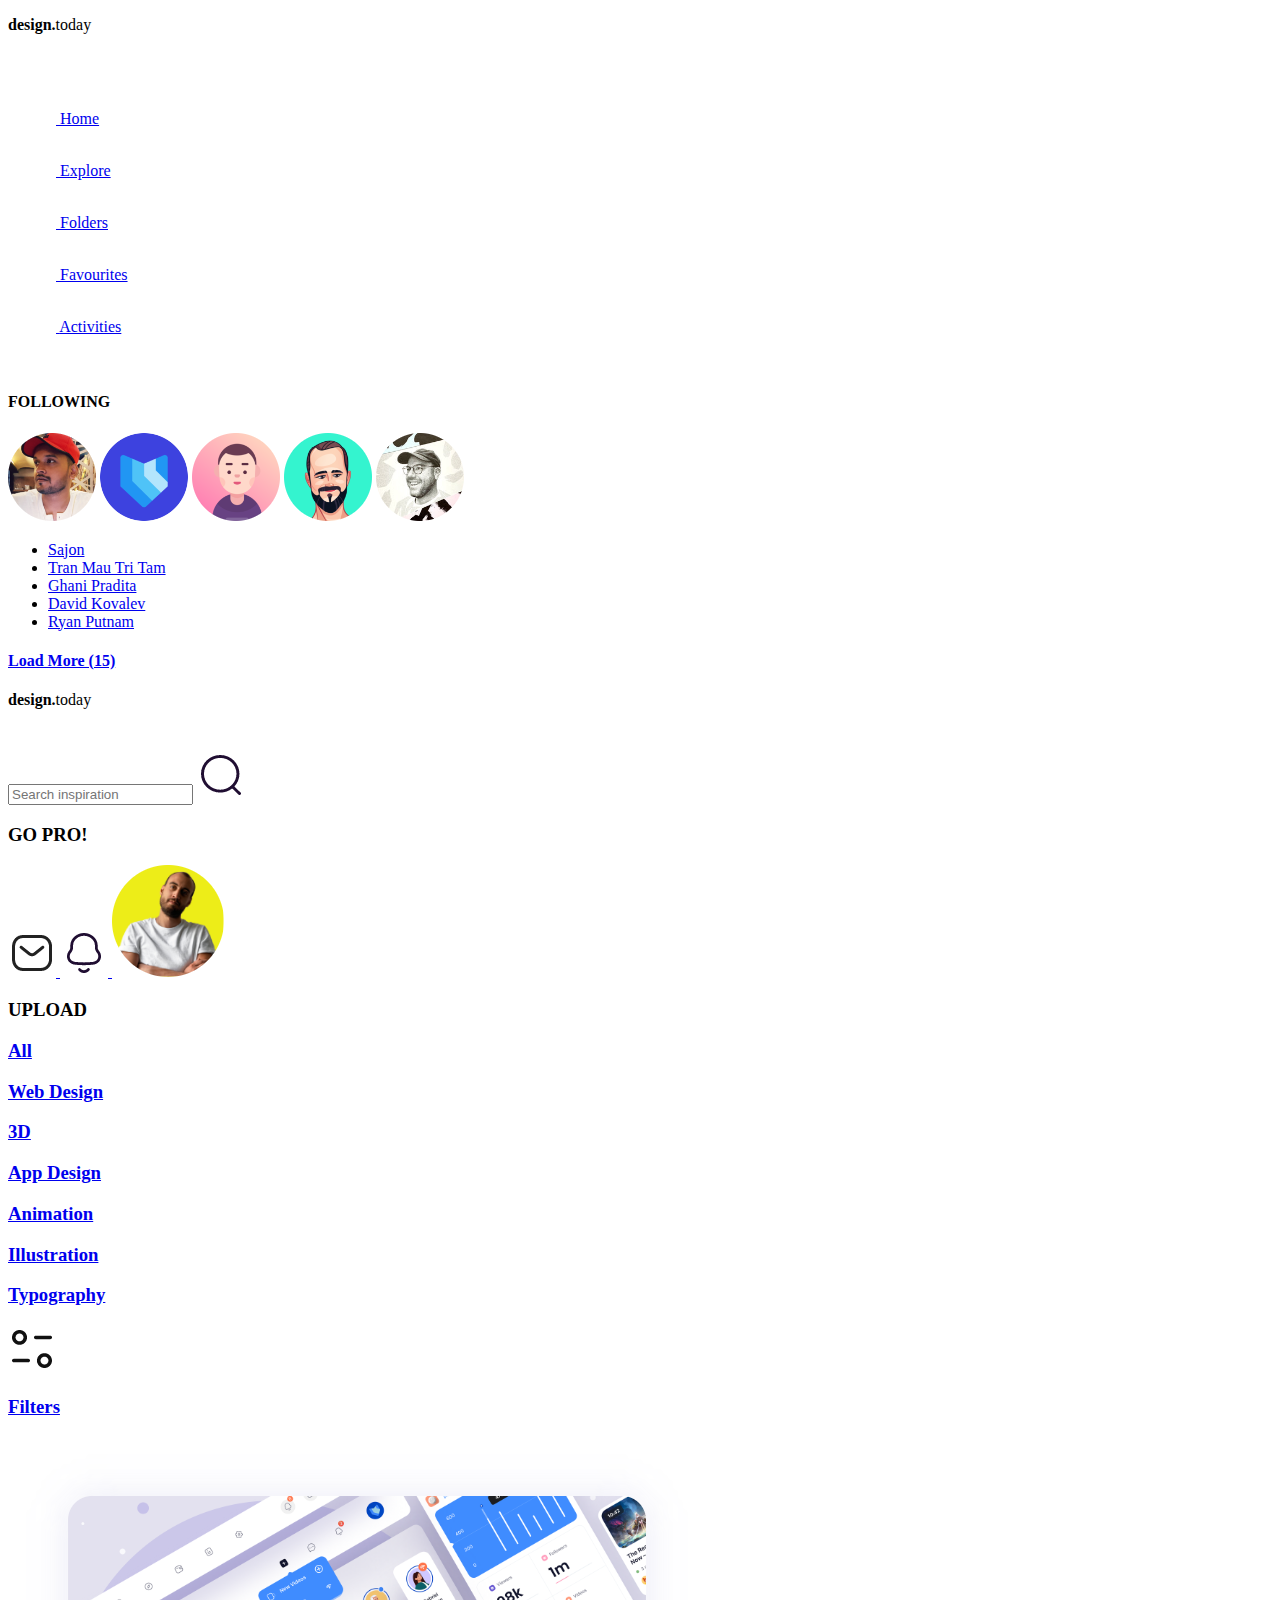
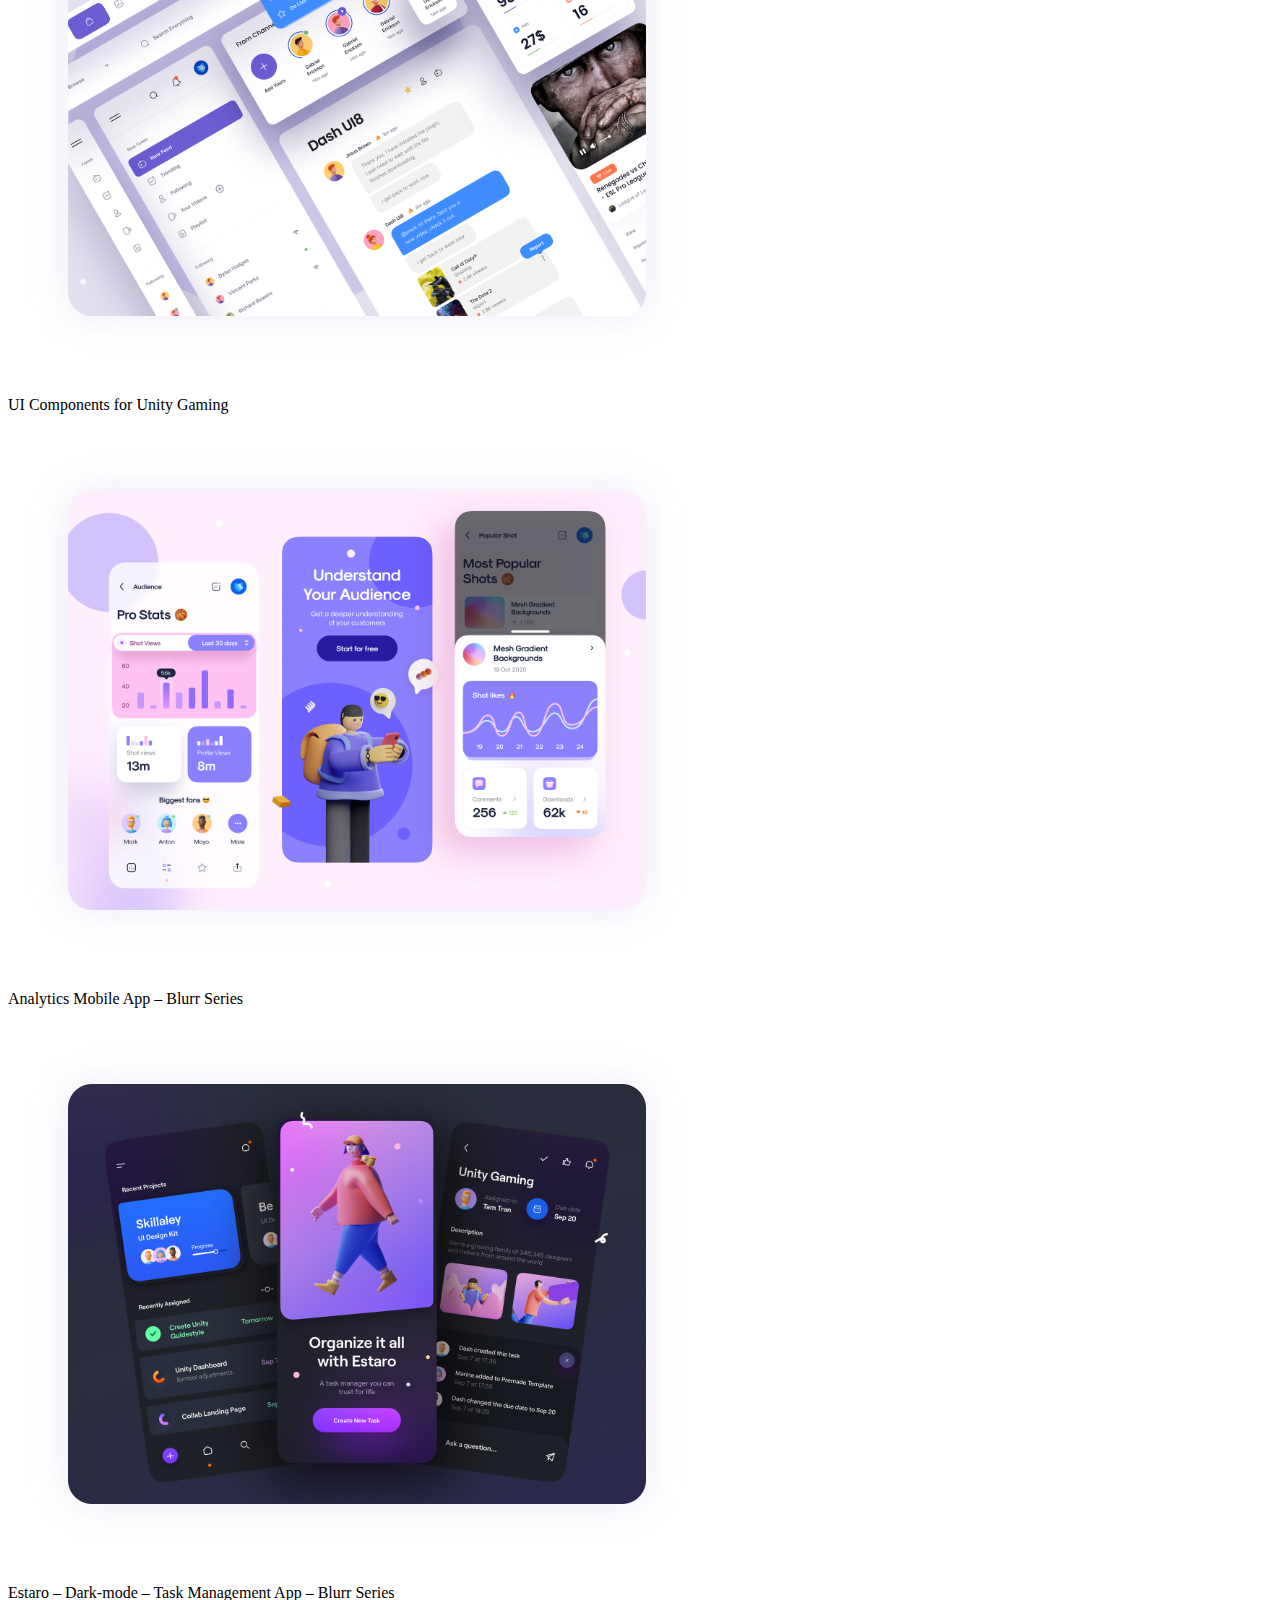
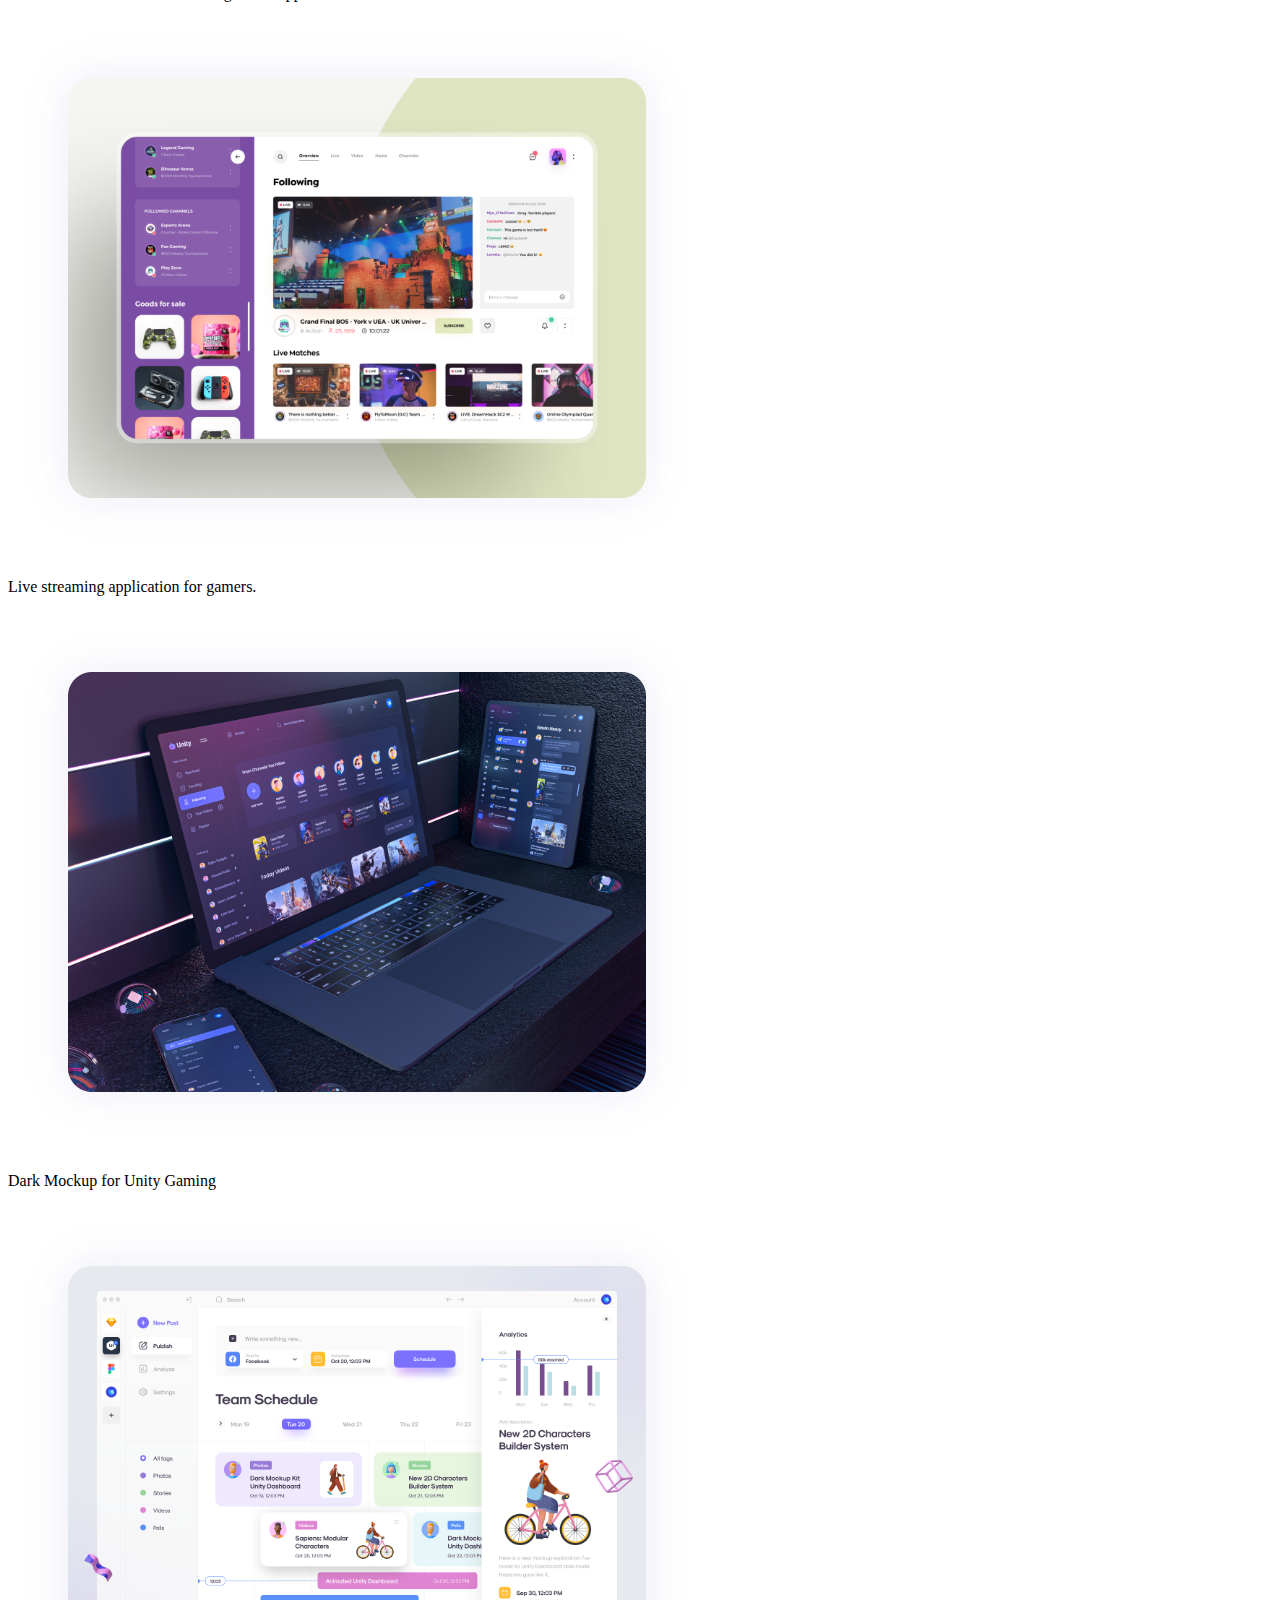
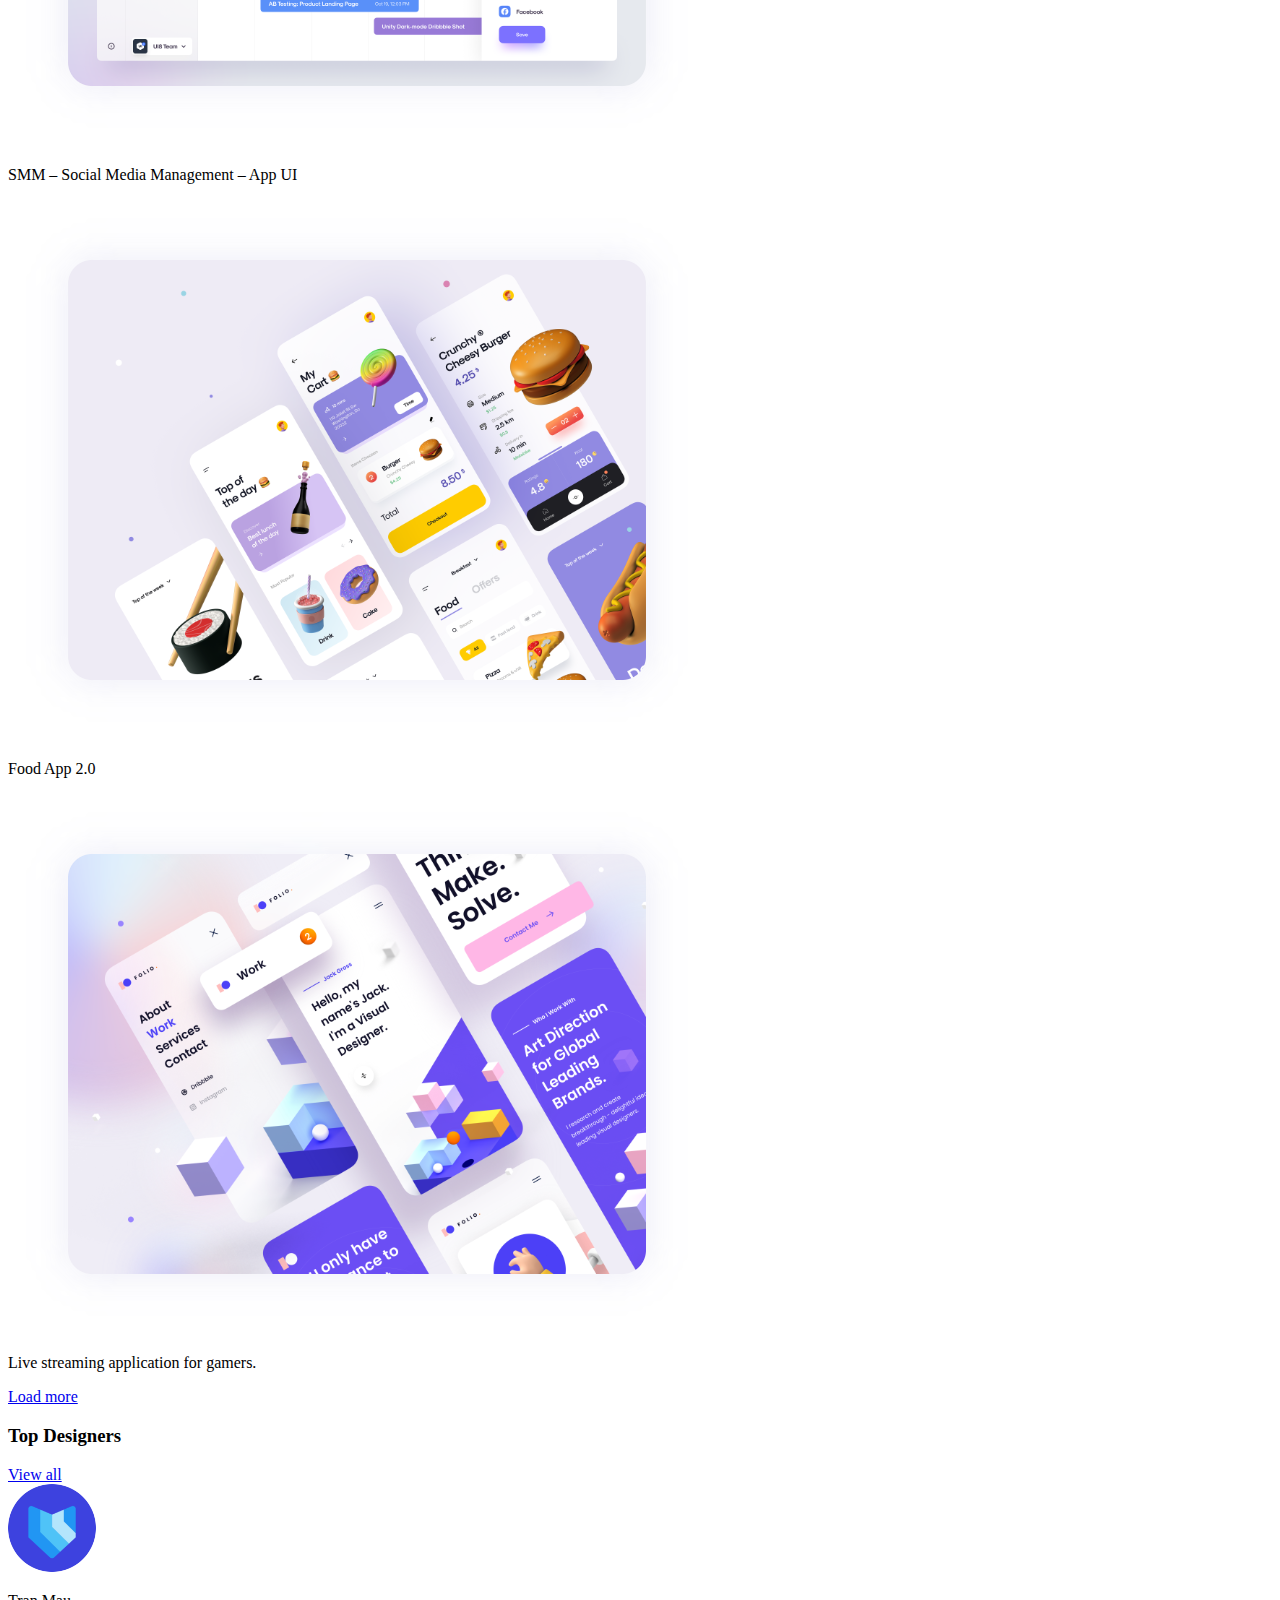
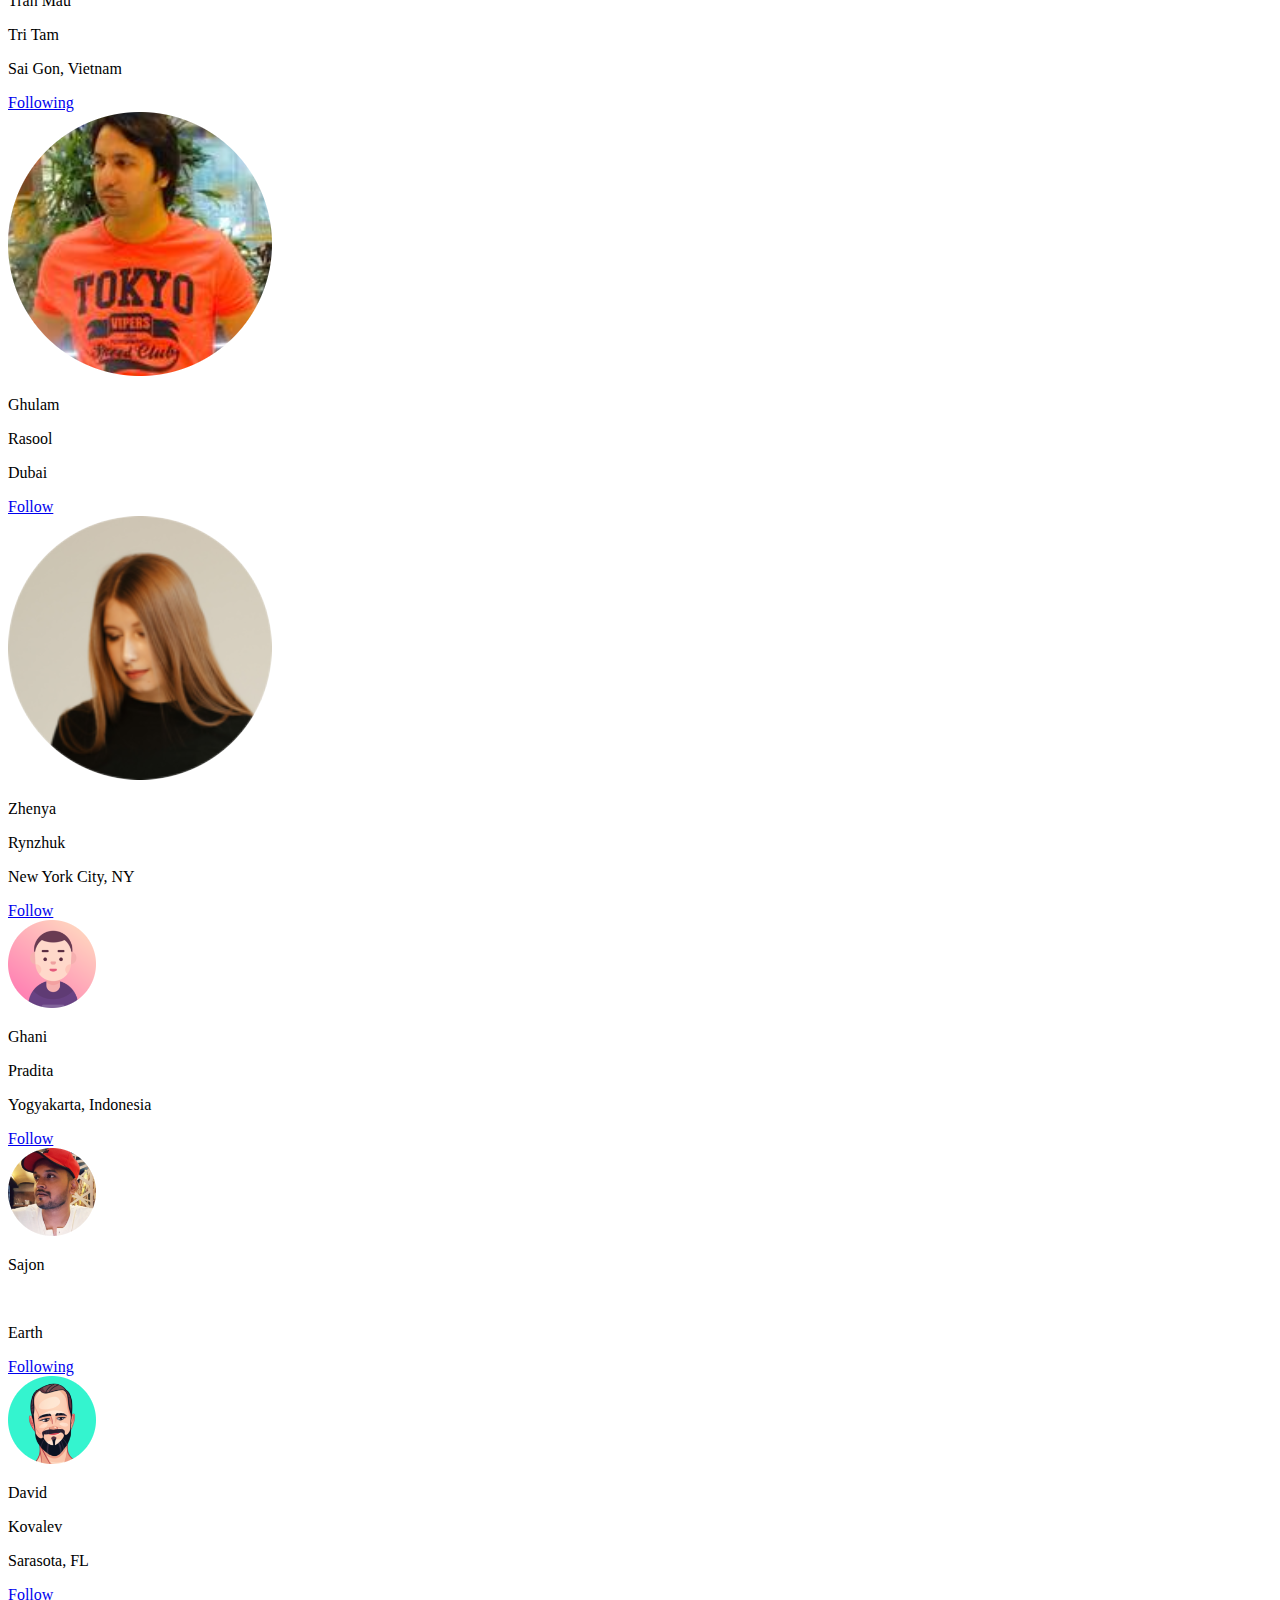
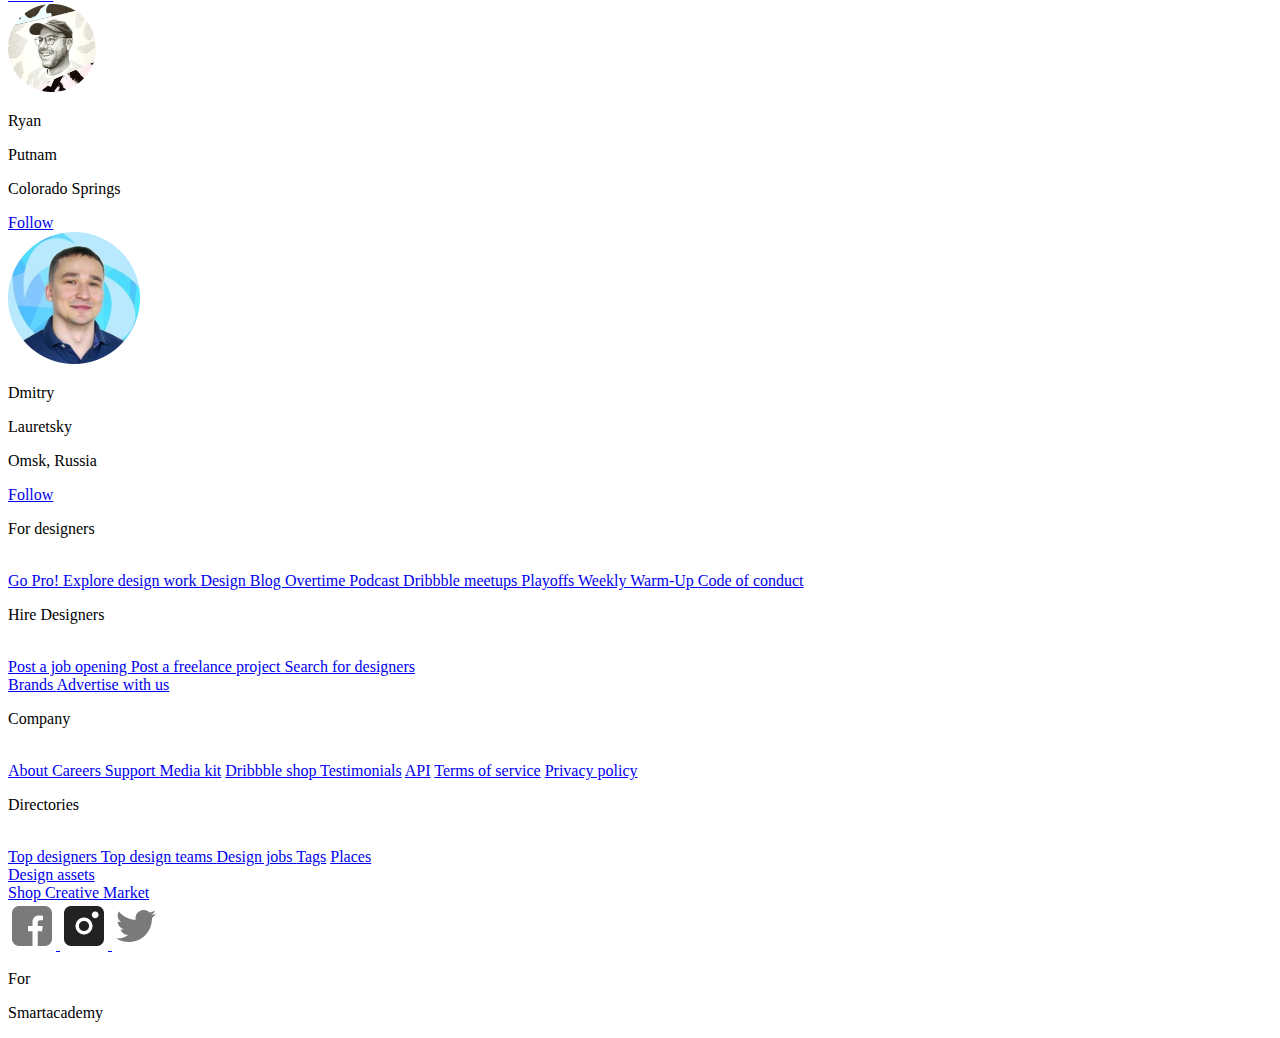
==== index.html @ 17fbef74 "add metatag" ====
<!DOCTYPE html>
<html lang="en">
  <head>
    <meta charset="UTF-8" />
    <meta http-equiv="X-UA-Compatible" content="IE=edge" />
    <meta name="viewport" content="width=device-width, initial-scale=1.0" />
    <meta name="description" content="Freelance Website">
    <meta name="keywords" content="web design, graphic design, freelancing">
    <meta name="author" content="Mariam Nebieridze">
    <meta property="og:title" content="Design.today" />
    <meta property="og:type" content="website" />
    <meta property="og:description" content="Find your design here " />
    <meta property="og:url" content="https://nebbieridzemariam.github.io/Exam/"/>
    <meta property="og:image" content="https://github.com/nebbieridzemariam/Exam/blob/main/styles/images/profile.png?fbclid=IwAR2SWMuH_reLRJWg7RvtLnJOYldi-_02MVU7CYLAkl1IK6TCy-GIEfQqVJE />
    <link rel="stylesheet" href="styles/main.css" />
    <link rel="stylesheet" href="styles/fonts.css">
    <title>Document</title>
  </head>
  <body>
    <section class="parent">
      <div class="navbar">
        <div class="flex logoline">
          <p class="logo"><strong> design.</strong>today</p>
          <a href="#">
            <img src="styles/images/burger.png" alt="image" class="burgerimage" />
          </a>
        </div>
        <div class="navigation flex">
            <div class="navpngs homebg flex">
                <a href="#" class="block"> 
                    <img src="styles/images/home.png" alt="image">
                </a>
                <a href="#" class="navtext block"> Home </a>
            </div>
            <div class="navpngs flex">
                <a href="#"> 
                    <img src="styles/images/explore.png" alt="image">
                </a>
                <a href="#" class="navtext"> Explore </a>
            </div>
            <div class="navpngs flex">
                <a href="#"> 
                    <img src="styles/images/folders.png" alt="image">
                </a>
                <a href="#" class="navtext"> Folders </a>
            </div>
            <div class="navpngs flex">
                <a href="#"> 
                    <img src="styles/images/favourites.png" alt="image">
                </a>
                <a href="#" class="navtext"> Favourites </a>
            </div>
            <div class="navpngs flex">
                <a href="#"> 
                    <img src="styles/images/activities.png" alt="image">
                </a>
                <a href="#" class="navtext"> Activities </a>
            </div>
        </div>
        <br>
        <br>
         <h4 class="follstart"> FOLLOWING</h4>
        <div class="following flex">
          <div class="follpngs flex">
            <a href="#"> <img src="styles/images/sajon.png" alt="image" /></a>
            <a href="#"><img src="styles/images/tran.png" alt="image" /></a>
            <a href="#"> <img src="styles/images/ghani.png" alt="image" /></a>
            <a href="#"><img src="styles/images/david.png" alt="image" /></a>
            <a href="#"><img src="styles/images/ryan.png" alt="image" /></a>
        </div>
            <div class="folltextparent">
              <ul class="folltext">
                <li class="followernames">
                  <a href="#"> Sajon </a>
                </li>
                <li class="followernames">
                  <a href="#"> Tran Mau Tri Tam </a>
                </li>
                <li class="followernames">
                  <a href="#"> Ghani Pradita </a>
                </li>
                <li class="followernames">
                  <a href="#"> David Kovalev </a>
                </li>
                <li class="followernames">
                  <a href="#"> Ryan Putnam </a>
                </li>
              </ul>
            </div>
            </div>
            <a href="#">
                <h4 class="loadmore"> Load More (15)</h4>
            </a>
          </div>

        </div>
      </div>
      <div class="header">
          <div class="flex logolinemob">
          <p class="logo"><strong> design.</strong>today</p>
          <a href="#">
            <img src="styles/images/burger.png" alt="image" class="burgerimage" />
          </a>
        </div>
          <section class="headeritem flex"> 
            <div class="search block">
              <input type="text" placeholder="Search inspiration" class="searchinput">
              <a href="#">
                  <img src="styles/images/search.png" alt="image" class="searchpng">
              </a>
            </div>
            <div class="leftside flex">
                <h3 class="gopro block"> GO PRO! </h3>
                <a href="#" class="block">
                    <img src="styles/images/message.png" alt="image" class="notifs">
                </a>
                <a href="#" class="block">
                    <img src="styles/images/notifications.png" alt="image" class="notifs">
                </a>
        
                <a href="innerpage.html" target="_blank" class="block" >
                    <img src="styles/images/profile.png" alt="image" class="profile">
                </a>
                <div class="uploaddiv flex">
                    <h3 class="upload"> UPLOAD </h3>
                </div>
            </div>
    </section>
      <div class="mainsection">
          <div class="filterbox flex">
              <div class="rightfilter flex">
                  <a href="#" class="allbox">
                      <h3 class="rightfiltertext all"> All </h3>
                  </a>
                  <a href="#">
                      <h3 class="rightfiltertext"> Web Design </h3>
                  </a>
                  <a href="#">
                      <h3 class="rightfiltertext"> 3D </h3>
                  </a>
                  <a href="#">
                      <h3 class="rightfiltertext"> App Design </h3>
                  </a>
                  <a href="#">
                      <h3 class="rightfiltertext"> Animation </h3>
                  </a>
                  <a href="#">
                      <h3 class="rightfiltertext"> Illustration</h3>
                  </a>
                  <a href="#">
                      <h3 class="rightfiltertext"> Typography </h3>
                  </a>
              </div>
              <div class="leftfilter flex"> 
                  <a href="#"> 
                      <img src="styles/images/filters.png" alt="image">
                  </a>
                  <a href="#">
                      <h3 class="filters"> Filters </h3>
                  </a>
              </div>
          </div>
          <div class="photobox flex">
              <div class="preview flex">
                  <img src="styles/images/1.png" alt="image" class="image1">
                  <p class="previewtext"> UI Components for Unity Gaming</p>   
              </div>
              <div class="preview flex">
                  <img src="styles/images/2.png" alt="image">
                  <p class="previewtext"> Analytics Mobile App – Blurr Series</p>
                
              </div>
              <div class="preview flex">
                  <img src="styles/images/3.png" alt="image">
                  <p class="previewtext"> Estaro – Dark-mode – Task Management App – Blurr Series</p>
                
              </div>
              <div class="preview flex">
                  <img src="styles/images/4.png" alt="image">
                  <p class="previewtext"> Live streaming application for gamers.</p>
                
              </div>
              <div class="preview flex">
                  <img src="styles/images/5.png" alt="image">
                  <p class="previewtext"> Dark Mockup for Unity Gaming</p>
                
              </div>
              <div class="preview flex">
                  <img src="styles/images/6.png" alt="image">
                  <p class="previewtext"> SMM – Social Media Management – App UI</p>
                
              </div>
              <div class="preview flex">
                  <img src="styles/images/7.png" alt="image">
                  <p class="previewtext"> Food App 2.0</p>
                
              </div>
              <div class="preview flex">
                  <img src="styles/images/8.png" alt="image">
                  <p class="previewtext"> Live streaming application for gamers. </p>
                
              </div>
          </div>
          <div class="butload flex">
          <a href="#">Load more</a>
      </div>
      <div class="fordesigners flex">
      <div class="topdesignershead flex">
                <h3> Top Designers</h3>
                <a href="#">View all</a>
        </div>
      <div class="topdesigners flex">
          <div class="designer flex">
              <img src="styles/images/tran.png" alt="image">
              <p class="designername"> Tran Mau</p>
              <p class="designername"> Tri Tam</p>
              <p class="location"> Sai Gon, Vietnam</p>
              <div class="followbar flex">
                  <a href="#" class="followsign"> Following</a>
              </div>
          </div>
          <div class="designer flex">
              <img src="styles/images/Ghulam.png" alt="image">
              <p class="designername"> Ghulam</p>
              <p class="designername"> Rasool</p>
              <p class="location"> Dubai</p>
              <div class="followbar1 flex">
                  <a href="#" class="followsign"> Follow</a>
              </div>
          </div>
          <div class="designer flex">
              <img src="styles/images/zhenya.png" alt="image">
              <p class="designername"> Zhenya</p>
              <p class="designername"> Rynzhuk</p>
              <p class="location"> New York City, NY</p>
              <div class="followbar1 flex">
                  <a href="#" class="followsign"> Follow</a>
              </div>
          </div>
          <div class="designer flex">
              <img src="styles/images/ghani.png" alt="image">
              <p class="designername"> Ghani</p>
              <p class="designername"> Pradita</p>
              <p class="location"> Yogyakarta, Indonesia</p>
              <div class="followbar1 flex">
                  <a href="#" class="followsign"> Follow</a>
              </div>
          </div>
          <div class="designer flex">
              <img src="styles/images/sajon.png" alt="image">
              <p class="designername"> Sajon</p>
              <br>
              <p class="location"> Earth</p>
              <div class="followbar flex">
                  <a href="#" class="followsign"> Following</a>
              </div>
          </div>
          <div class="designer flex">
              <img src="styles/images/david.png" alt="image">
              <p class="designername"> David</p>
              <p class="designername"> Kovalev</p>
              <p class="location"> Sarasota, FL</p>
              <div class="followbar1 flex">
                  <a href="#" class="followsign"> Follow</a>
              </div>
          </div>
          <div class="designer flex">
              <img src="styles/images/ryan.png" alt="image">
              <p class="designername"> Ryan </p>
              <p class="designername"> Putnam</p>
              <p class="location"> Colorado Springs</p>
              <div class="followbar1 flex">
                  <a href="#" class="followsign"> Follow</a>
              </div>
          </div>
          <div class="designer flex">
              <img src="styles/images/dmitry.png" alt="image">
              <p class="designername"> Dmitry</p>
              <p class="designername"> Lauretsky </p>
              <p class="location"> Omsk, Russia</p>
              <div class="followbar1 flex">
                  <a href="#" class="followsign"> Follow</a>
              </div>
          </div>
      </div>
      </div>
       <div class="footer flex">
          <div class="footeritems flex">
              <div class="designersfooter flex">
                  <p> For designers</p>
                  <br>
                  <a href="#"> Go Pro! </a>
                  <a href="#"> Explore design work </a>
                  <a href="#"> Design Blog </a>
                  <a href="#"> Overtime Podcast </a>
                  <a href="#"> Dribbble meetups </a>
                  <a href="#"> Playoffs </a>
                  <a href="#"> Weekly Warm-Up </a>
                  <a href="#"> Code of conduct </a>
              </div>
              <div class="designersfooter flex">
                  <p> Hire Designers</p>
                  <br>
                  <a href="#"> Post a job opening </a>
                  <a href="#"> Post a freelance project </a>
                  <a href="#"> Search for designers </a>
                  <br>
                  <a href="#"> Brands </a>
                  <a href="#"> Advertise with us </a>
              </div>
              <div class="designersfooter flex">
                  <p> Company </p>
                  <br>
                  <a href="#"> About </a>
                  <a href="#"> Careers </a>
                  <a href="#"> Support </a>
                  <a href="#"> Media kit</a>
                  <a href="#"> Dribbble shop </a>
                  <a href="#">Testimonials</a>
                  <a href="#"> API</a>
                  <a href="#">Terms of service</a>
                  <a href="#">Privacy policy</a>
              </div>
              <div class="designersfooter flex">
                  <p> Directories </p>
                  <br>
                  <a href="#"> Top designers </a>
                  <a href="#"> Top design teams </a>
                  <a href="#"> Design jobs </a>
                  <a href="#"> Tags</a>
                  <a href="#"> Places </a>
                  <br>
                  <a href="#"> Design assets</a>
                  <br>
                  <a href="#">Shop Creative Market</a>
              </div>
          </div>
      </div>
       <div class="footerbelow flex">
              <div class="social flex">
                 <a href="#"> 
                  <img src="styles/images/fb.png" alt="image">
                </a>
                <a href="#"> 
                  <img src="styles/images/ig.png" alt="image">
                </a>
                <a href="#"> 
                  <img src="styles/images/tw.png" alt="image">
                </a>
              </div>
              <div class="rightpart flex">
                <p class="for"> For </p>
                <p class="smartacademy"> Smartacademy</p>
              </div>
      </div>  
  </body>
</html>
---- styles/main.css ----
* {
  margin: 0;
  padding: 0;
  box-sizing: border-box;
}
a {
  text-decoration: none;
}
.parent {
  max-width: 1920px;
  width: 100%;
  height: 1080px;
  display: grid;
  grid-template-columns: 319px auto;
  grid-template-rows: 100px auto;
  grid-template-areas:
    " nav header"
    " nav section";
}
.navbar {
  background-color: #222222;
  grid-area: nav;
}
.footer {
  grid-area: footer;
  height: 500px;
}

.header {
  background-color: white;
  grid-area: header;
}
.mainsection {
  background-color: white;
  height: 1400px;
  grid-area: section;
}
.burgerimage {
  width: 26px;
  height: 11px;
}
.logo {
  font-size: 24px;
  color: white;
  font-family: "AvenirBook";
}
/* .logo1 {
  font-size: 24px;
  color: white;
  font-family: "AvenirBook";
} */
.flex {
  display: flex;
}
.logoline {
  justify-content: space-between;
  margin: 42px 30px;
  align-items: center;
}

.navigation {
  flex-direction: column;
  margin: 25px;
  justify-content: space-evenly;
  height: 300px;
}
.navpngs img {
  width: 24px;
  height: 24px;
}
.navpngs:hover {
  width: 259px;
  height: 50px;
  background-color: #ff2288;
  border-radius: 12px;
}
.navpngs a {
  padding-left: 20px;
}

.navpngs {
  align-items: center;
  transition: 0.3s;
}
.navtext {
  font-size: 16px;
  color: white;
  text-decoration: none;
  font-family: "AvenirBook";
}
.follpngs img {
  width: 44px;
  height: 44px;
  display: block;
  margin-bottom: 20px;
}
.follpngs {
  flex-direction: column;
  margin: 42px 30px;
}
.followernames a {
  color: white;
  list-style-type: none;
  font-size: 16px;
  text-decoration: none;
}
.followernames {
  display: block;
  margin-bottom: 45px;
  font-size: 12px;
  color: #fff;
  font-family: "AvenirBook";
}

.folltext {
  flex-direction: column;
}
.folltextparent {
  margin-top: 55px;
}
.follstart {
  color: white;
  font-size: 12px;
  margin-left: 30px;
  font-family: "AvenirBlack";
}
.loadmore {
  color: white;
  font-size: 14px;
  margin-left: 30px;
  margin-top: -35px;
  font-family: "AvenirBlack";
}
.searchinput {
  width: 446px;
  height: 56px;
  background-color: #f8f8f8;
  border-radius: 12px;
  border: none;
  position: relative;
  margin-bottom: 20px;
}
.gopro {
  color: #ff2288;
  font-size: 14px;
}
.notifs {
  width: 24px;
  height: 24px;
}
.leftside {
  align-items: center;
  width: 400px;
  justify-content: space-around;
}
.profile {
  width: 56px;
  height: 56px;
}
.upload {
  color: #fff;
  font-size: 14px;
  font-family: "AvenirBlack";
}
.uploaddiv {
  background-color: #ff2288;
  border-radius: 12px;
  width: 129px;
  height: 56px;
  align-items: center;
  padding-left: 35px;
}

.headeritem {
  justify-content: space-between;
  margin: 20px 30px;
  border-bottom: 1px solid #f8f8f8;
}
.block {
  display: block;
}
.searchpng {
  width: 24px;
  height: 24px;
  position: absolute;
  margin-left: -50px;
  margin-top: 15px;
}
::placeholder {
  padding-left: 15px;
}
.rightfiltertext {
  color: #222222;
  font-size: 16px;
  font-family: "AvenirBook";
}
.rightfilter a {
  text-decoration: none;
  display: block;
}
.rightfilter h3 {
  display: block;
  padding-top: 15px;
}
.rightfilter {
  justify-content: space-between;
  width: 550px;
  margin: 50px;
}

.all {
  background-color: #f2f2f2;
  border-radius: 12px;
  height: 56px;
  width: 56px;
  text-align: center;
}

.filters {
  font-size: 16px;
  color: #222222;
  font-family: "AvenirBook";
}
.leftfilter img {
  width: 24px;
  height: 24px;
  display: block;
}

.leftfilter {
  height: 56px;
  width: 132px;
  border-radius: 12px;
  border: 1px solid #d8d8d8;
  justify-content: space-evenly;
  padding-top: 15px;
}
.filterbox {
  justify-content: space-between;
  align-items: center;
  margin: 0 60px;
}
.preview {
  height: 200px;
  width: 200px;
  flex-direction: column;
}
.preview img {
  height: 190px;
  object-fit: cover;
}

.photobox {
  flex-wrap: wrap;
  margin: 0 110px;
  column-gap: 20px;
  row-gap: 30px;
}
.previewtext {
  font-size: 12px;
  font-family: "AvenirBook";
}
.butload {
  width: 200px;
  height: 56px;
  justify-content: center;
  padding-top: 20px;
  background-color: #f2f2f2;
  border-radius: 12px;
  margin: 70px auto;
}
.butload a {
  font-size: 16px;
  font-family: "AvenirBook";
  color: #222222;
}
.topdesigners {
  justify-content: space-evenly;
  align-items: center;
  padding: 0 125px;
}

.followbar {
  width: 90px;
  height: 42px;
  background-color: #f2f2f2;
  border-radius: 12px;
  justify-content: center;
  padding-top: 12px;
}
.followbar1 {
  width: 90px;
  height: 42px;
  border: 1px solid #d8d8d8;
  border-radius: 12px;
  justify-content: center;
  padding-top: 12px;
}
.followsign {
  color: #222222;
  font-size: 14px;
  font-family: "AvenirBook";
}
.designer img {
  width: 80px;
  height: 80px;
}
.designername {
  font-size: 16px;
  color: #222222;
  font-family: "AvenirBook";
}
.designer {
  flex-direction: column;
  align-items: center;
  row-gap: 5px;
}
.location {
  font-size: 12px;
  color: #222222;
  opacity: 0.6;
  font-family: "AvenirBook";
}
.topdesignershead h3 {
  font-family: "AvenirRoman";
  font-size: 30px;
  color: #222222;
}
.topdesignershead a {
  color: #222222;
  opacity: 0.3;
  font-size: 10px;
  font-family: "AvenirRoman";
}
.topdesignershead {
  justify-content: space-between;
  padding: 50px 150px;
  align-items: center;
}
.fordesigners {
  flex-direction: column;
  height: 400px;
  background-color: #fafafa;
}
.designersfooter {
  flex-direction: column;
  justify-content: space-evenly;
}
.footeritems a {
  color: #222222;
  font-family: "AvenirBook";
}
.footeritems p {
  color: #222222;
  font-family: "AvenirBook";
}
.footeritems {
  justify-content: space-evenly;
  width: 800px;
  margin: 0 100px;
}
.footerbelow {
  width: 900px;
  justify-content: space-between;
  border-top: 1px solid #d8d8d8;
  padding-top: 15px;
}
.social {
  justify-content: flex-start;
}
.social img {
  width: 24px;
  height: 24px;
}
.rightpart {
  width: 130px;
  justify-content: space-between;
}
.for {
  font-family: "AvenirBook";
  font-size: 14px;
}
.smartacademy {
  font-family: "AvenirBlack";
  font-size: 15px;
}

.logolinemob {
  display: none;
  justify-content: space-between;
  align-items: center;
  max-width: 414px;
  background-color: #222222;
}

@media (max-width: 1024px) {
  .parent {
    max-width: 1024px;
    width: 100%;
    height: 1080px;
    display: grid;
    grid-template-columns: 300px auto;
    grid-template-rows: 100px auto;
    grid-template-areas:
      " nav header"
      " nav section"
      " footer footer";
  }
  .searchinput {
    width: 200px;
    height: 56px;
    background-color: #f8f8f8;
    border-radius: 12px;
    border: none;
    position: relative;
    margin-bottom: 20px;
  }
  .leftside {
    align-items: center;
    width: 200px;
    justify-content: space-between;
  }
  .notifs {
    width: 16px;
    height: 16px;
  }
  .profile {
    width: 30px;
    height: 30px;
  }
  .upload {
    color: #fff;
    font-size: 14px;
    font-family: "AvenirBlack";
  }
  .uploaddiv {
    background-color: #ff2288;
    border-radius: 12px;
    width: 70px;
    height: 56px;
    align-items: center;
    padding-left: 35px;
  }
  .headeritem {
    width: 650px;
  }
  .mainsection {
    width: 650px;
    margin-bottom: 200px;
  }
  .rightfilter {
    justify-content: space-between;

    margin: 20px;
  }
  .filterbox {
    margin: 0 auto;
  }
  .rightfiltertext {
    font-size: 12px;
  }
  .upload {
    font-size: 12px;
    margin-left: -30px;
  }
  .uploaddiv {
    width: 70px;
    height: 50px;
  }
  .gopro {
    font-size: 10px;
  }
  .footeritems {
    justify-content: space-evenly;
    width: 650px;
    margin: 0 50px;
    margin-right: 100px;
  }
  .footerbelow {
    width: 650px;
    justify-content: space-between;
    border-top: 1px solid #d8d8d8;
    padding-top: 15px;
  }
  .fordesigners {
    margin: auto auto;
    width: 800px;
    margin-left: -180px;
  }
  .footer {
    margin-left: -180px;
  }
  .footerbelow {
    margin-left: -180px;
  }
}
@media (max-width: 414px) {
  .parent {
    max-width: 414px;
    width: 100%;
    height: 1080px;
    display: grid;
    grid-template-columns: auto;
    grid-template-rows: auto;
    grid-template-areas:
      "  header"
      " section";
  }
  .navbar {
    display: none;
  }
  .mainsection {
    max-width: 414px;
    width: 100%;
  }
  .headeritem {
    max-width: 414px;
    width: 100%;
    margin-left: 0;
    margin-right: 0;
  }
  .fordesigners {
    display: none;
  }
  .footer {
    justify-content: space-evenly;
    max-width: 414px;
    width: 100%;
    margin-left: 0;
    margin-right: 0;
    height: 150px;
  }
  .footer p {
    font-size: 8px;
  }
  .designersfooter a {
    font-size: 8px;
  }

  .designersfooter {
    padding-left: 20px;
  }

  .footeritems {
    margin-left: 0;
    margin-right: 0;
  }
  .filterbox {
    flex-wrap: wrap;
  }
  .rightfilter {
    flex-wrap: wrap;
  }

  .footerbelow {
    max-width: 414px;
    width: 100%;
    margin-left: 0;
    justify-content: space-around;
  }

  .leftfilter {
    display: none;
  }

  .search {
    max-width: 100px;
    height: 50px;
  }

  .searchinput {
    max-width: 100px;
    height: 50px;
  }

  .leftside {
    width: 314px;
  }

  .uploaddiv {
    max-width: 60px;
    padding-left: 0;
  }
  .upload {
    margin-left: 4px;
  }

  .logolinemob {
    display: block;
    text-align: center;
  }
  .searchpng {
    display: none;
  }
  ::placeholder {
    font-size: 10px;
  }
}
---- styles/fonts.css ----
@font-face {
  font-family: "AvenirBlack";
  src: url("fonts/AvenirLTStd-Black.woff2") format("woff2"),
    url("fonts/AvenirLTStd-Black.woff") format("woff"),
    url("fonts/AvenirLTStd-Black.ttf") format("ttf");
  font-weight: 900;
  font-style: normal;
  font-display: swap;
}

@font-face {
  font-family: "AvenirBook";
  src: url("fonts/AvenirLTStd-Book.woff2") format("woff2"),
    url("fonts/AvenirLTStd-Book.woff") format("woff"),
    url("fonts/AvenirLTStd-Book.ttf") format("ttf");
  font-weight: normal;
  font-style: normal;
  font-display: swap;
}

@font-face {
  font-family: "AvenirRoman";
  src: url("fonts/AvenirLTStd-Roman.woff2") format("woff2"),
    url("fonts/AvenirLTStd-Roman.woff") format("woff"),
    url("fonts/AvenirLTStd-Roman.ttf") format("ttf");
  font-weight: normal;
  font-style: normal;
  font-display: swap;
}
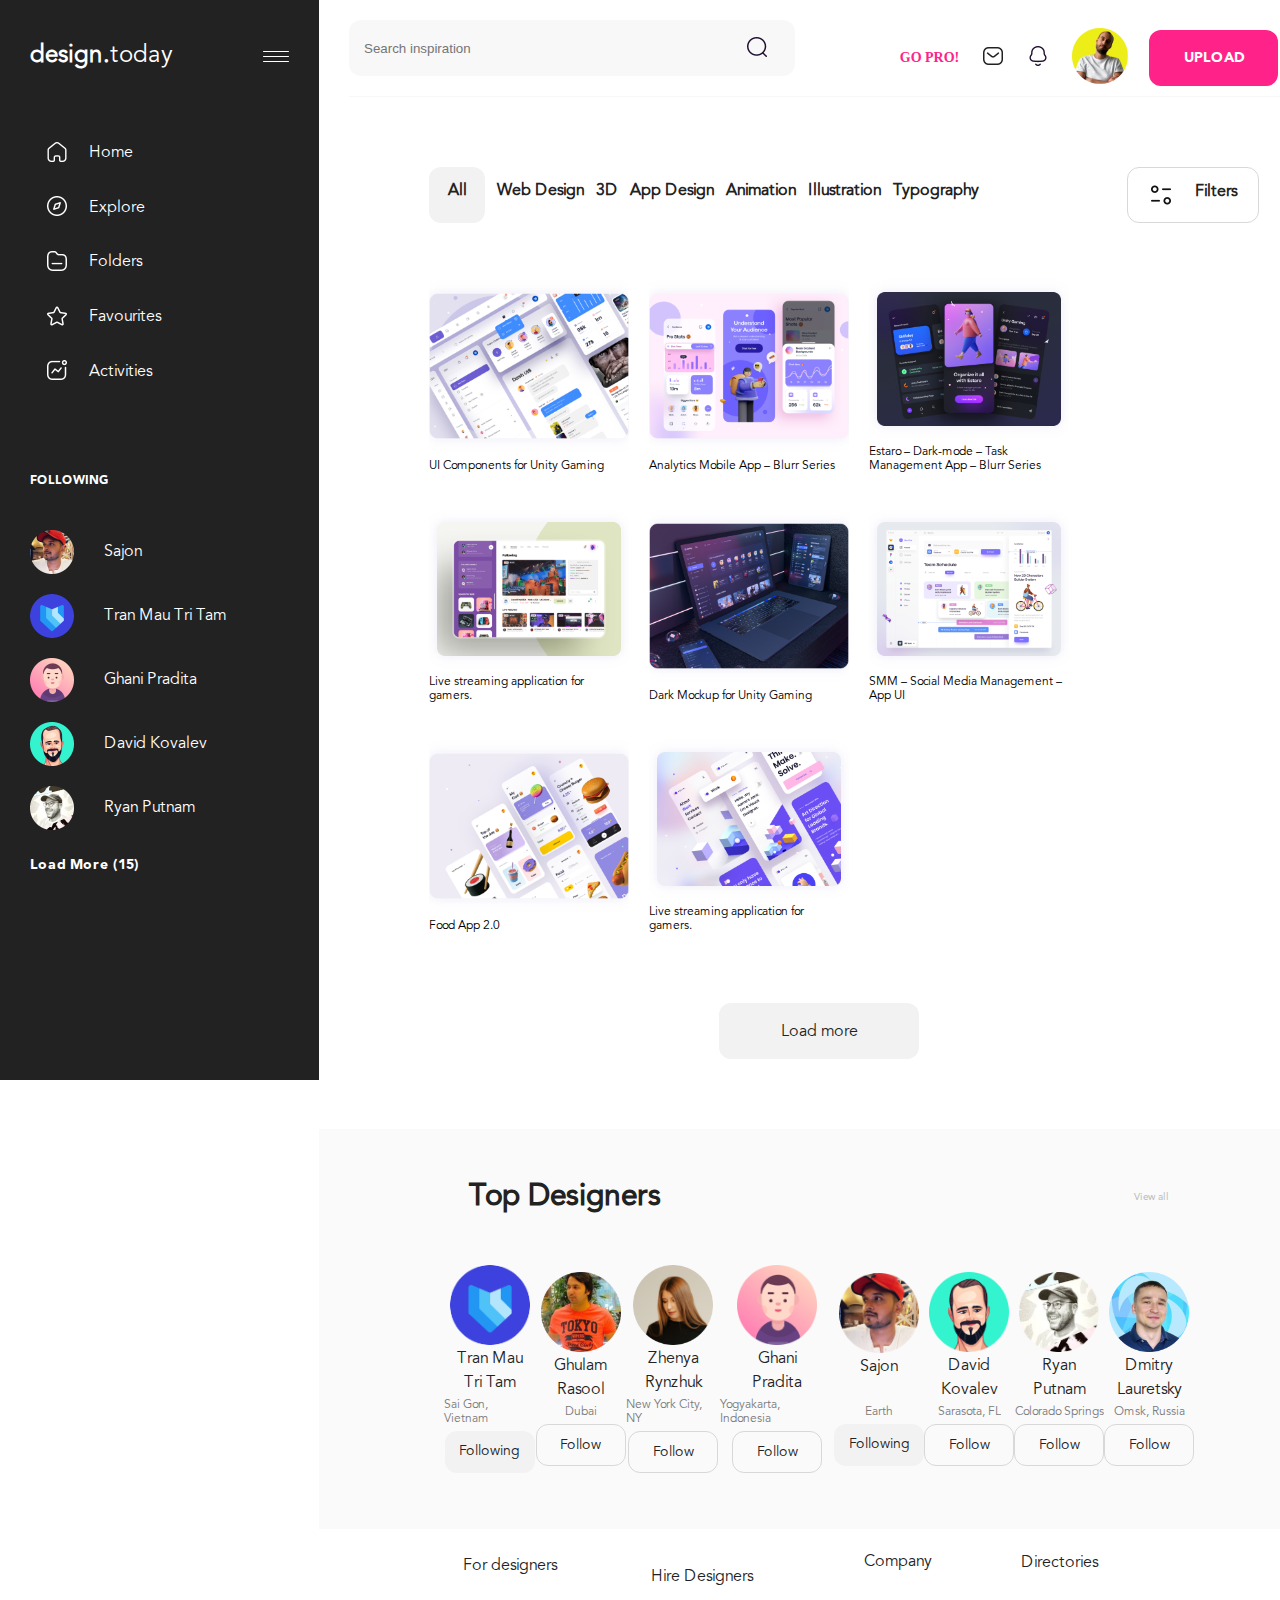
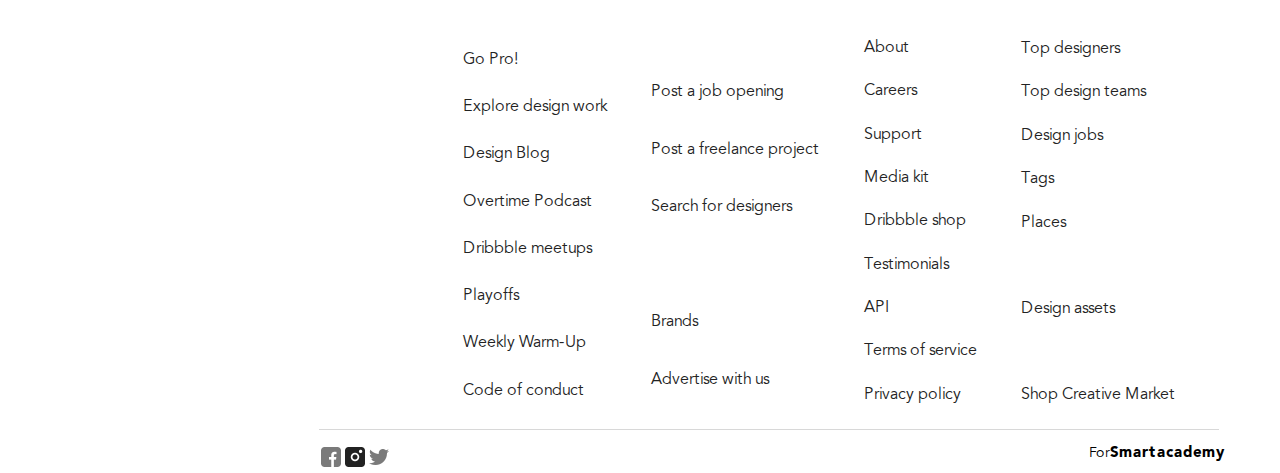
==== commit b5e35e19: "add meta tag" ====
--- a/index.html
+++ b/index.html
@@ -11,7 +11,7 @@
     <meta property="og:type" content="website" />
     <meta property="og:description" content="Find your design here " />
     <meta property="og:url" content="https://nebbieridzemariam.github.io/Exam/"/>
-    <meta property="og:image" content="https://github.com/nebbieridzemariam/Exam/blob/main/styles/images/profile.png?fbclid=IwAR2SWMuH_reLRJWg7RvtLnJOYldi-_02MVU7CYLAkl1IK6TCy-GIEfQqVJE />
+    <meta property="og:image" content="https://github.com/nebbieridzemariam/Exam/blob/main/styles/images/profile.png?raw=true/" />
     <link rel="stylesheet" href="styles/main.css" />
     <link rel="stylesheet" href="styles/fonts.css">
     <title>Document</title>
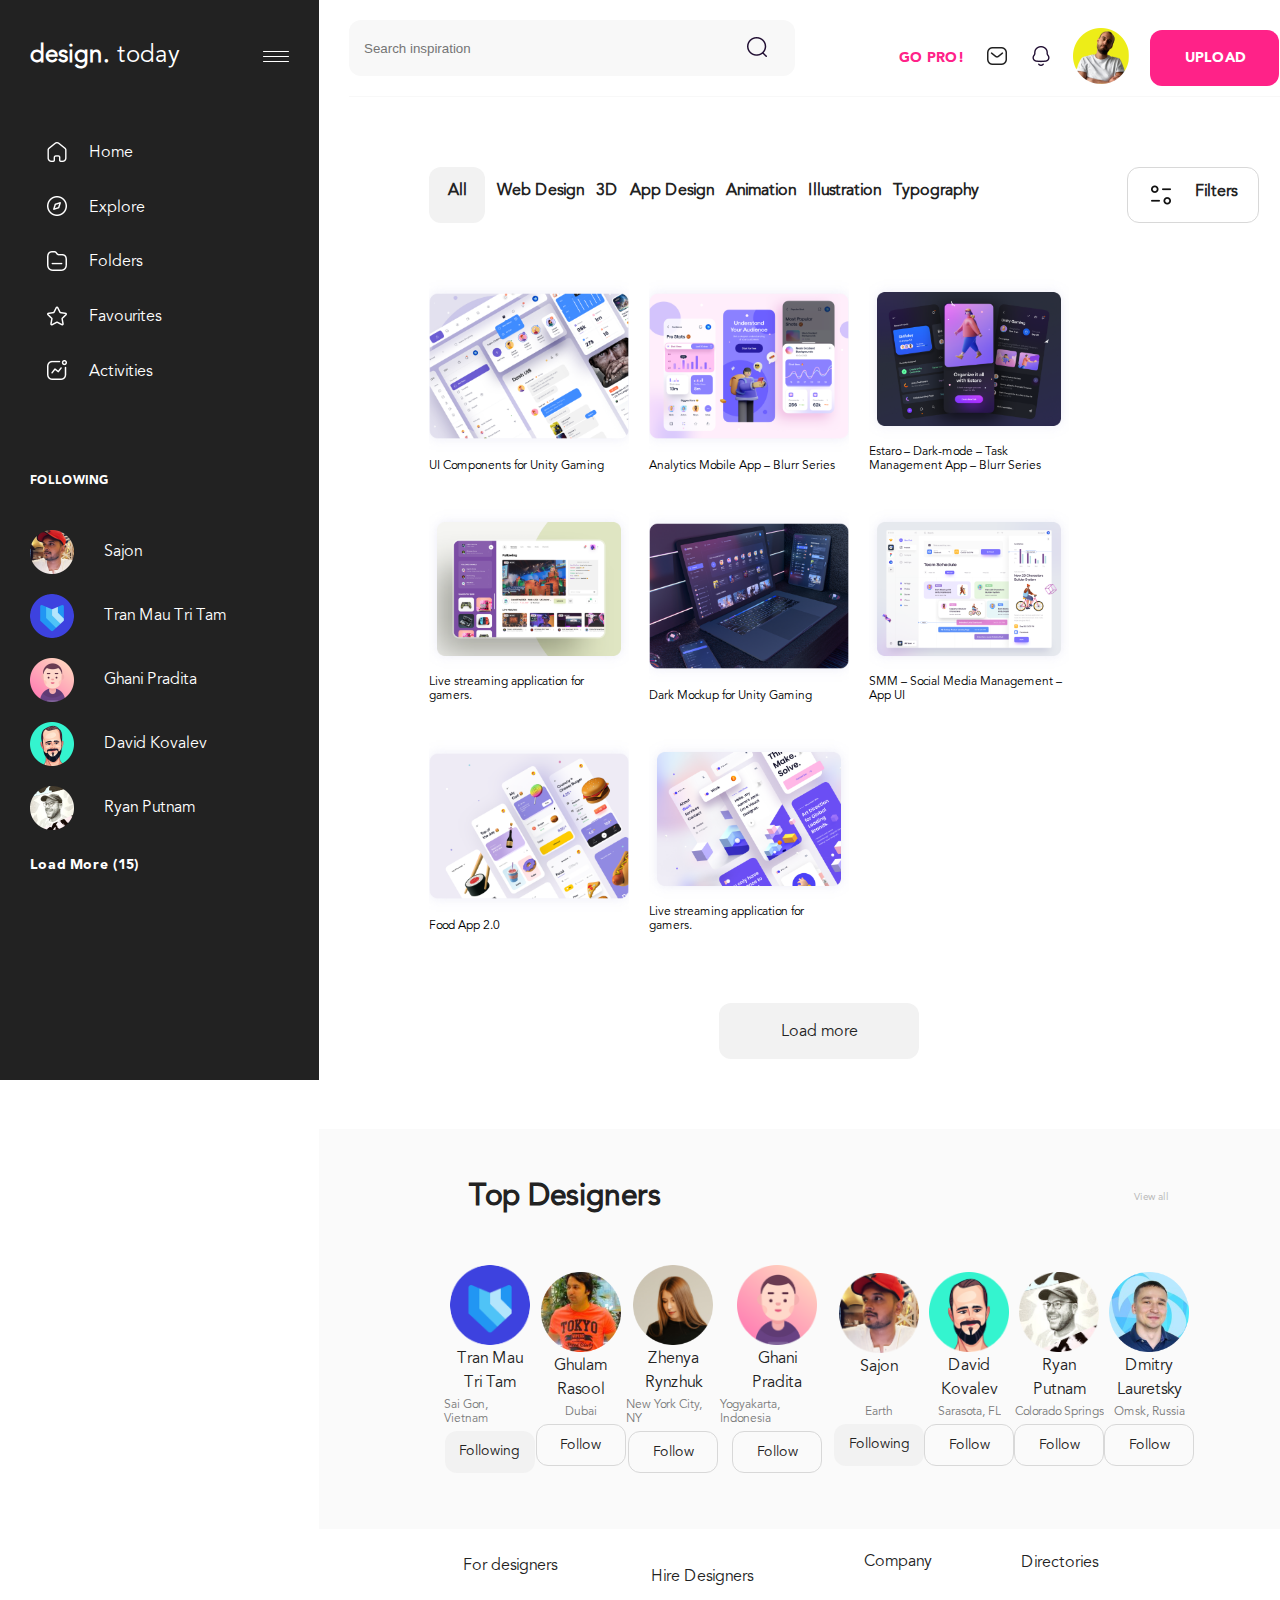
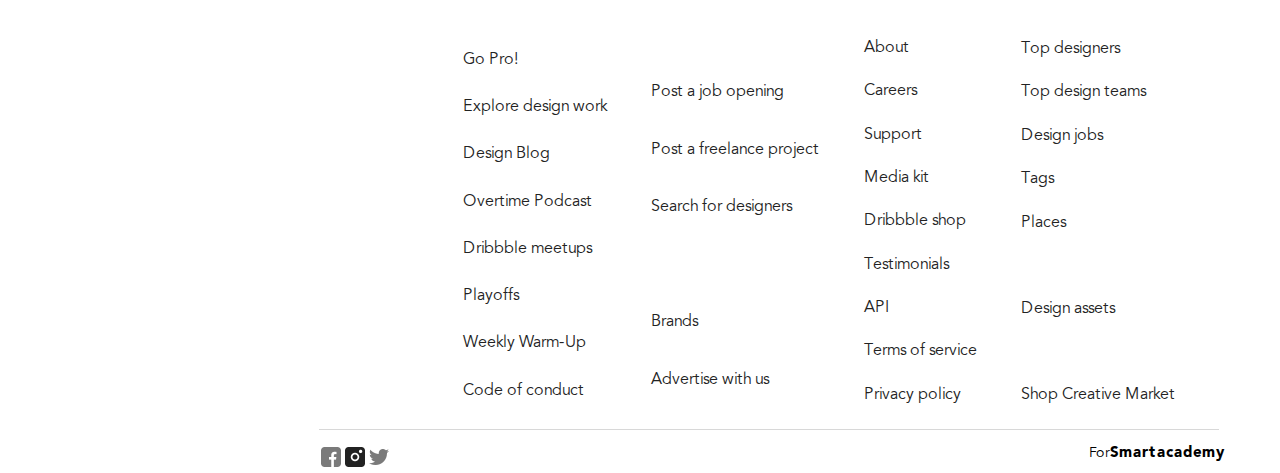
==== commit c727aa39: "add responsive" ====
--- a/index.html
+++ b/index.html
@@ -11,7 +11,7 @@
     <meta property="og:type" content="website" />
     <meta property="og:description" content="Find your design here " />
     <meta property="og:url" content="https://nebbieridzemariam.github.io/Exam/"/>
-    <meta property="og:image" content="https://github.com/nebbieridzemariam/Exam/blob/main/styles/images/profile.png?raw=true/" />
+    <meta property="og:image" content="https://images.unsplash.com/photo-1507238691740-187a5b1d37b8?ixlib=rb-1.2.1&ixid=MnwxMjA3fDB8MHxwaG90by1wYWdlfHx8fGVufDB8fHx8&auto=format&fit=crop&w=755&q=80" />
     <link rel="stylesheet" href="styles/main.css" />
     <link rel="stylesheet" href="styles/fonts.css">
     <title>Document</title>
@@ -20,7 +20,9 @@
     <section class="parent">
       <div class="navbar">
         <div class="flex logoline">
-          <p class="logo"><strong> design.</strong>today</p>
+          <a href="index.html">
+                <p class="logo"> <strong> design.</strong> today</p>
+          </a>
           <a href="#">
             <img src="styles/images/burger.png" alt="image" class="burgerimage" />
           </a>
@@ -97,7 +99,9 @@
       </div>
       <div class="header">
           <div class="flex logolinemob">
-          <p class="logo"><strong> design.</strong>today</p>
+          <a href="#">
+            <p class="logo"><strong> design.</strong>today</p>
+        </a>
           <a href="#">
             <img src="styles/images/burger.png" alt="image" class="burgerimage" />
           </a>
@@ -110,7 +114,7 @@
               </a>
             </div>
             <div class="leftside flex">
-                <h3 class="gopro block"> GO PRO! </h3>
+                <a href="3" class="gopro block"> GO PRO! </a>
                 <a href="#" class="block">
                     <img src="styles/images/message.png" alt="image" class="notifs">
                 </a>
@@ -118,11 +122,11 @@
                     <img src="styles/images/notifications.png" alt="image" class="notifs">
                 </a>
         
-                <a href="innerpage.html" target="_blank" class="block" >
+                <a href="innerpage.html" class="block" >
                     <img src="styles/images/profile.png" alt="image" class="profile">
                 </a>
                 <div class="uploaddiv flex">
-                    <h3 class="upload"> UPLOAD </h3>
+                    <a href="#" class="upload"> UPLOAD </a>
                 </div>
             </div>
     </section>
--- a/styles/main.css
+++ b/styles/main.css
@@ -44,11 +44,6 @@
   color: white;
   font-family: "AvenirBook";
 }
-/* .logo1 {
-  font-size: 24px;
-  color: white;
-  font-family: "AvenirBook";
-} */
 .flex {
   display: flex;
 }
@@ -143,6 +138,7 @@
 .gopro {
   color: #ff2288;
   font-size: 14px;
+  font-family: "AvenirBlack";
 }
 .notifs {
   width: 24px;
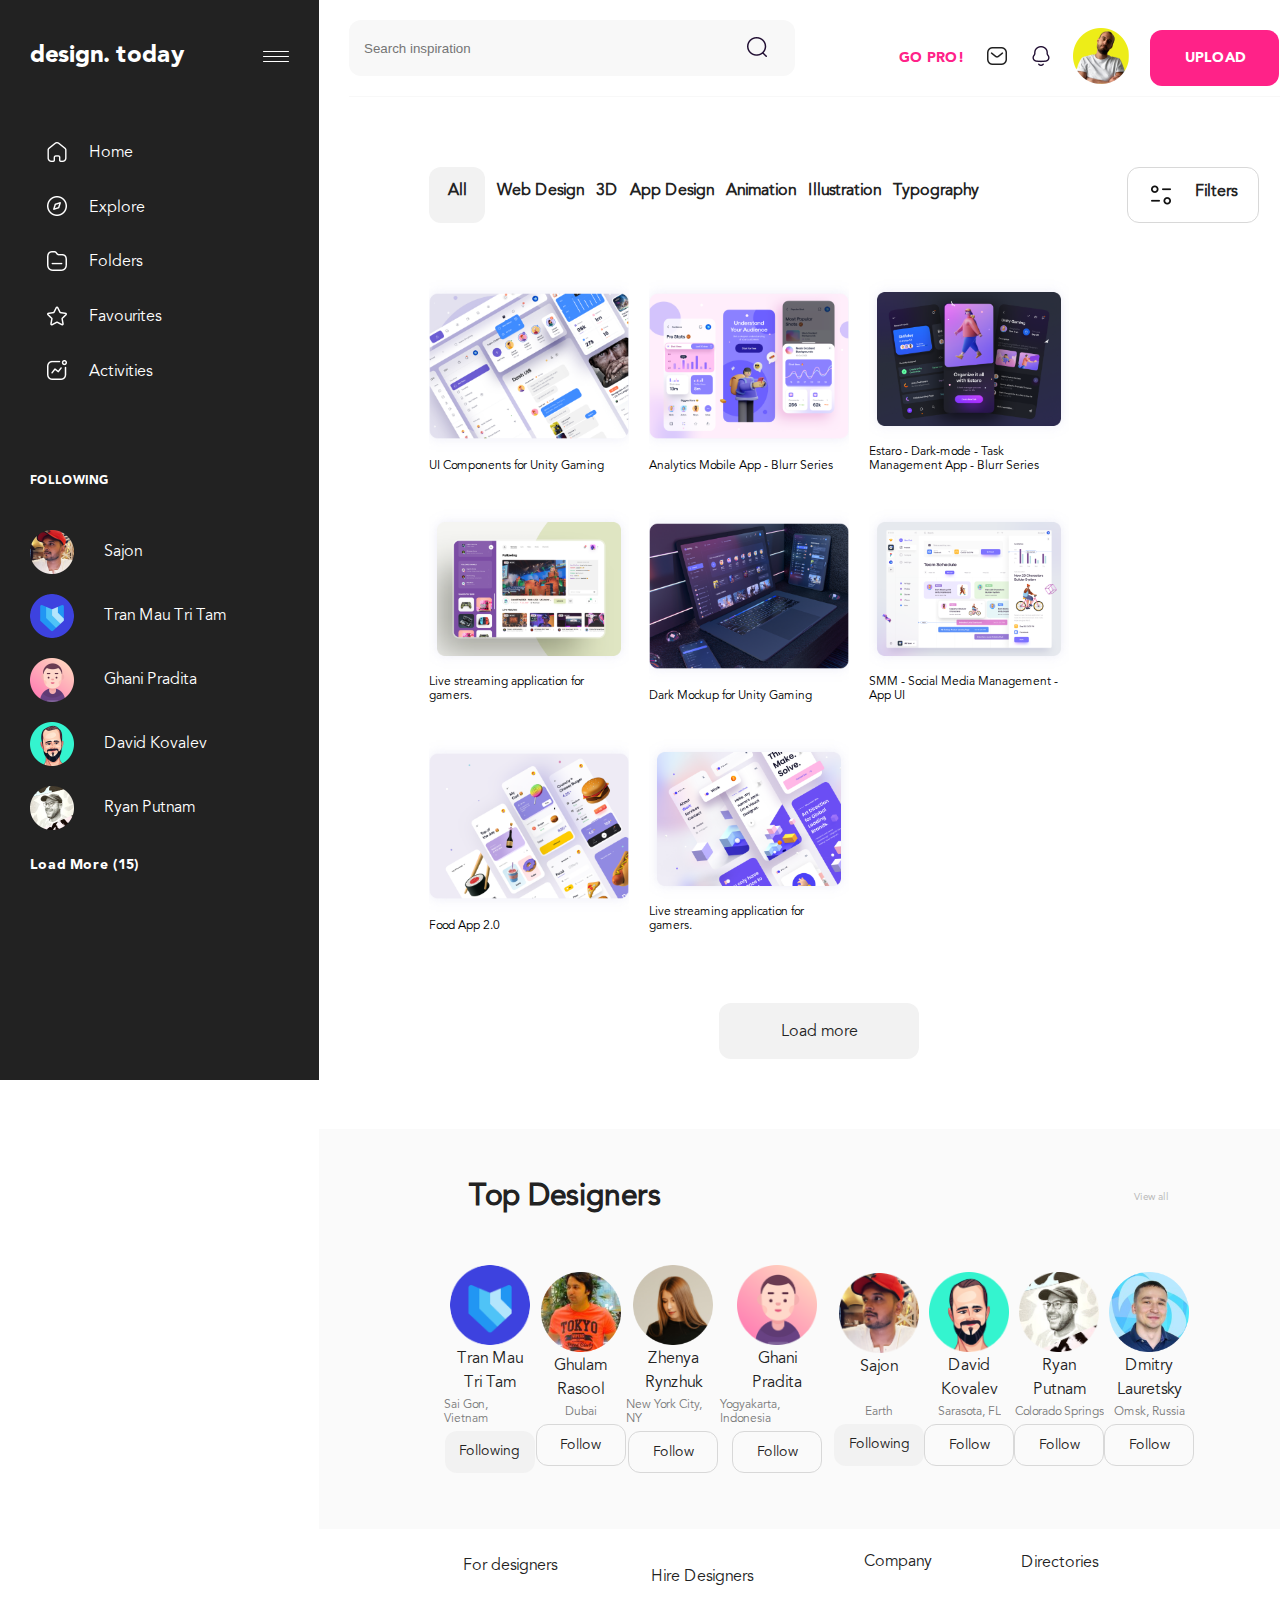
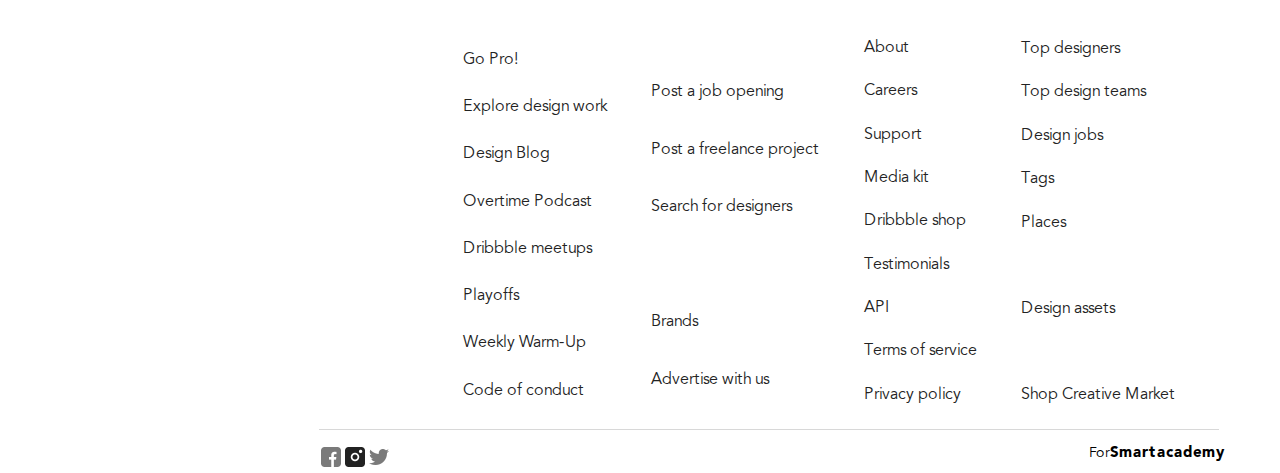
==== commit 3a5e011e: "style modification" ====
--- a/index.html
+++ b/index.html
@@ -1,6 +1,7 @@
 <!DOCTYPE html>
 <html lang="en">
-  <head>
+
+<head>
     <meta charset="UTF-8" />
     <meta http-equiv="X-UA-Compatible" content="IE=edge" />
     <meta name="viewport" content="width=device-width, initial-scale=1.0" />
@@ -10,352 +11,355 @@
     <meta property="og:title" content="Design.today" />
     <meta property="og:type" content="website" />
     <meta property="og:description" content="Find your design here " />
-    <meta property="og:url" content="https://nebbieridzemariam.github.io/Exam/"/>
-    <meta property="og:image" content="https://images.unsplash.com/photo-1507238691740-187a5b1d37b8?ixlib=rb-1.2.1&ixid=MnwxMjA3fDB8MHxwaG90by1wYWdlfHx8fGVufDB8fHx8&auto=format&fit=crop&w=755&q=80" />
+    <meta property="og:url" content="https://nebbieridzemariam.github.io/Exam/" />
+    <meta property="og:image"
+        content="https://images.unsplash.com/photo-1507238691740-187a5b1d37b8?ixlib=rb-1.2.1&ixid=MnwxMjA3fDB8MHxwaG90by1wYWdlfHx8fGVufDB8fHx8&auto=format&fit=crop&w=755&q=80" />
     <link rel="stylesheet" href="styles/main.css" />
     <link rel="stylesheet" href="styles/fonts.css">
     <title>Document</title>
-  </head>
-  <body>
+</head>
+
+<body>
     <section class="parent">
-      <div class="navbar">
-        <div class="flex logoline">
-          <a href="index.html">
-                <p class="logo"> <strong> design.</strong> today</p>
-          </a>
-          <a href="#">
-            <img src="styles/images/burger.png" alt="image" class="burgerimage" />
-          </a>
-        </div>
-        <div class="navigation flex">
-            <div class="navpngs homebg flex">
-                <a href="#" class="block"> 
-                    <img src="styles/images/home.png" alt="image">
+        <div class="navbar">
+            <div class="flex logoline">
+                <a href="index.html">
+                    <p class="logo"> <strong> design.</strong> today</p>
                 </a>
-                <a href="#" class="navtext block"> Home </a>
+                <a href="#">
+                    <img src="styles/images/burger.png" alt="image" class="burgerimage" />
+                </a>
             </div>
-            <div class="navpngs flex">
-                <a href="#"> 
-                    <img src="styles/images/explore.png" alt="image">
-                </a>
-                <a href="#" class="navtext"> Explore </a>
+            <div class="navigation flex">
+                <div class="navpngs homebg flex">
+                    <a href="#" class="block">
+                        <img src="styles/images/home.png" alt="image">
+                    </a>
+                    <a href="#" class="navtext block"> Home </a>
+                </div>
+                <div class="navpngs flex">
+                    <a href="#">
+                        <img src="styles/images/explore.png" alt="image">
+                    </a>
+                    <a href="#" class="navtext"> Explore </a>
+                </div>
+                <div class="navpngs flex">
+                    <a href="#">
+                        <img src="styles/images/folders.png" alt="image">
+                    </a>
+                    <a href="#" class="navtext"> Folders </a>
+                </div>
+                <div class="navpngs flex">
+                    <a href="#">
+                        <img src="styles/images/favourites.png" alt="image">
+                    </a>
+                    <a href="#" class="navtext"> Favourites </a>
+                </div>
+                <div class="navpngs flex">
+                    <a href="#">
+                        <img src="styles/images/activities.png" alt="image">
+                    </a>
+                    <a href="#" class="navtext"> Activities </a>
+                </div>
             </div>
-            <div class="navpngs flex">
-                <a href="#"> 
-                    <img src="styles/images/folders.png" alt="image">
-                </a>
-                <a href="#" class="navtext"> Folders </a>
-            </div>
-            <div class="navpngs flex">
-                <a href="#"> 
-                    <img src="styles/images/favourites.png" alt="image">
-                </a>
-                <a href="#" class="navtext"> Favourites </a>
-            </div>
-            <div class="navpngs flex">
-                <a href="#"> 
-                    <img src="styles/images/activities.png" alt="image">
-                </a>
-                <a href="#" class="navtext"> Activities </a>
-            </div>
-        </div>
-        <br>
-        <br>
-         <h4 class="follstart"> FOLLOWING</h4>
-        <div class="following flex">
-          <div class="follpngs flex">
-            <a href="#"> <img src="styles/images/sajon.png" alt="image" /></a>
-            <a href="#"><img src="styles/images/tran.png" alt="image" /></a>
-            <a href="#"> <img src="styles/images/ghani.png" alt="image" /></a>
-            <a href="#"><img src="styles/images/david.png" alt="image" /></a>
-            <a href="#"><img src="styles/images/ryan.png" alt="image" /></a>
-        </div>
-            <div class="folltextparent">
-              <ul class="folltext">
-                <li class="followernames">
-                  <a href="#"> Sajon </a>
-                </li>
-                <li class="followernames">
-                  <a href="#"> Tran Mau Tri Tam </a>
-                </li>
-                <li class="followernames">
-                  <a href="#"> Ghani Pradita </a>
-                </li>
-                <li class="followernames">
-                  <a href="#"> David Kovalev </a>
-                </li>
-                <li class="followernames">
-                  <a href="#"> Ryan Putnam </a>
-                </li>
-              </ul>
-            </div>
+            <br>
+            <br>
+            <h4 class="follstart"> FOLLOWING</h4>
+            <div class="following flex">
+                <div class="follpngs flex">
+                    <a href="#"> <img src="styles/images/sajon.png" alt="image" /></a>
+                    <a href="#"><img src="styles/images/tran.png" alt="image" /></a>
+                    <a href="#"> <img src="styles/images/ghani.png" alt="image" /></a>
+                    <a href="#"><img src="styles/images/david.png" alt="image" /></a>
+                    <a href="#"><img src="styles/images/ryan.png" alt="image" /></a>
+                </div>
+                <div class="folltextparent">
+                    <ul class="folltext">
+                        <li class="followernames">
+                            <a href="#"> Sajon </a>
+                        </li>
+                        <li class="followernames">
+                            <a href="#"> Tran Mau Tri Tam </a>
+                        </li>
+                        <li class="followernames">
+                            <a href="#"> Ghani Pradita </a>
+                        </li>
+                        <li class="followernames">
+                            <a href="#"> David Kovalev </a>
+                        </li>
+                        <li class="followernames">
+                            <a href="#"> Ryan Putnam </a>
+                        </li>
+                    </ul>
+                </div>
             </div>
             <a href="#">
                 <h4 class="loadmore"> Load More (15)</h4>
             </a>
-          </div>
-
         </div>
-      </div>
-      <div class="header">
-          <div class="flex logolinemob">
-          <a href="#">
-            <p class="logo"><strong> design.</strong>today</p>
-        </a>
-          <a href="#">
-            <img src="styles/images/burger.png" alt="image" class="burgerimage" />
-          </a>
+
         </div>
-          <section class="headeritem flex"> 
-            <div class="search block">
-              <input type="text" placeholder="Search inspiration" class="searchinput">
-              <a href="#">
-                  <img src="styles/images/search.png" alt="image" class="searchpng">
-              </a>
+        </div>
+        <div class="header">
+            <div class="flex logolinemob">
+                <a href="#">
+                    <p class="logo"><strong> design.</strong>today</p>
+                </a>
+                <a href="#">
+                    <img src="styles/images/burger.png" alt="image" class="burgerimage" />
+                </a>
             </div>
-            <div class="leftside flex">
-                <a href="3" class="gopro block"> GO PRO! </a>
-                <a href="#" class="block">
-                    <img src="styles/images/message.png" alt="image" class="notifs">
-                </a>
-                <a href="#" class="block">
-                    <img src="styles/images/notifications.png" alt="image" class="notifs">
-                </a>
-        
-                <a href="innerpage.html" class="block" >
-                    <img src="styles/images/profile.png" alt="image" class="profile">
-                </a>
-                <div class="uploaddiv flex">
-                    <a href="#" class="upload"> UPLOAD </a>
-                </div>
-            </div>
-    </section>
-      <div class="mainsection">
-          <div class="filterbox flex">
-              <div class="rightfilter flex">
-                  <a href="#" class="allbox">
-                      <h3 class="rightfiltertext all"> All </h3>
-                  </a>
-                  <a href="#">
-                      <h3 class="rightfiltertext"> Web Design </h3>
-                  </a>
-                  <a href="#">
-                      <h3 class="rightfiltertext"> 3D </h3>
-                  </a>
-                  <a href="#">
-                      <h3 class="rightfiltertext"> App Design </h3>
-                  </a>
-                  <a href="#">
-                      <h3 class="rightfiltertext"> Animation </h3>
-                  </a>
-                  <a href="#">
-                      <h3 class="rightfiltertext"> Illustration</h3>
-                  </a>
-                  <a href="#">
-                      <h3 class="rightfiltertext"> Typography </h3>
-                  </a>
-              </div>
-              <div class="leftfilter flex"> 
-                  <a href="#"> 
-                      <img src="styles/images/filters.png" alt="image">
-                  </a>
-                  <a href="#">
-                      <h3 class="filters"> Filters </h3>
-                  </a>
-              </div>
-          </div>
-          <div class="photobox flex">
-              <div class="preview flex">
-                  <img src="styles/images/1.png" alt="image" class="image1">
-                  <p class="previewtext"> UI Components for Unity Gaming</p>   
-              </div>
-              <div class="preview flex">
-                  <img src="styles/images/2.png" alt="image">
-                  <p class="previewtext"> Analytics Mobile App – Blurr Series</p>
-                
-              </div>
-              <div class="preview flex">
-                  <img src="styles/images/3.png" alt="image">
-                  <p class="previewtext"> Estaro – Dark-mode – Task Management App – Blurr Series</p>
-                
-              </div>
-              <div class="preview flex">
-                  <img src="styles/images/4.png" alt="image">
-                  <p class="previewtext"> Live streaming application for gamers.</p>
-                
-              </div>
-              <div class="preview flex">
-                  <img src="styles/images/5.png" alt="image">
-                  <p class="previewtext"> Dark Mockup for Unity Gaming</p>
-                
-              </div>
-              <div class="preview flex">
-                  <img src="styles/images/6.png" alt="image">
-                  <p class="previewtext"> SMM – Social Media Management – App UI</p>
-                
-              </div>
-              <div class="preview flex">
-                  <img src="styles/images/7.png" alt="image">
-                  <p class="previewtext"> Food App 2.0</p>
-                
-              </div>
-              <div class="preview flex">
-                  <img src="styles/images/8.png" alt="image">
-                  <p class="previewtext"> Live streaming application for gamers. </p>
-                
-              </div>
-          </div>
-          <div class="butload flex">
-          <a href="#">Load more</a>
-      </div>
-      <div class="fordesigners flex">
-      <div class="topdesignershead flex">
-                <h3> Top Designers</h3>
-                <a href="#">View all</a>
-        </div>
-      <div class="topdesigners flex">
-          <div class="designer flex">
-              <img src="styles/images/tran.png" alt="image">
-              <p class="designername"> Tran Mau</p>
-              <p class="designername"> Tri Tam</p>
-              <p class="location"> Sai Gon, Vietnam</p>
-              <div class="followbar flex">
-                  <a href="#" class="followsign"> Following</a>
-              </div>
-          </div>
-          <div class="designer flex">
-              <img src="styles/images/Ghulam.png" alt="image">
-              <p class="designername"> Ghulam</p>
-              <p class="designername"> Rasool</p>
-              <p class="location"> Dubai</p>
-              <div class="followbar1 flex">
-                  <a href="#" class="followsign"> Follow</a>
-              </div>
-          </div>
-          <div class="designer flex">
-              <img src="styles/images/zhenya.png" alt="image">
-              <p class="designername"> Zhenya</p>
-              <p class="designername"> Rynzhuk</p>
-              <p class="location"> New York City, NY</p>
-              <div class="followbar1 flex">
-                  <a href="#" class="followsign"> Follow</a>
-              </div>
-          </div>
-          <div class="designer flex">
-              <img src="styles/images/ghani.png" alt="image">
-              <p class="designername"> Ghani</p>
-              <p class="designername"> Pradita</p>
-              <p class="location"> Yogyakarta, Indonesia</p>
-              <div class="followbar1 flex">
-                  <a href="#" class="followsign"> Follow</a>
-              </div>
-          </div>
-          <div class="designer flex">
-              <img src="styles/images/sajon.png" alt="image">
-              <p class="designername"> Sajon</p>
-              <br>
-              <p class="location"> Earth</p>
-              <div class="followbar flex">
-                  <a href="#" class="followsign"> Following</a>
-              </div>
-          </div>
-          <div class="designer flex">
-              <img src="styles/images/david.png" alt="image">
-              <p class="designername"> David</p>
-              <p class="designername"> Kovalev</p>
-              <p class="location"> Sarasota, FL</p>
-              <div class="followbar1 flex">
-                  <a href="#" class="followsign"> Follow</a>
-              </div>
-          </div>
-          <div class="designer flex">
-              <img src="styles/images/ryan.png" alt="image">
-              <p class="designername"> Ryan </p>
-              <p class="designername"> Putnam</p>
-              <p class="location"> Colorado Springs</p>
-              <div class="followbar1 flex">
-                  <a href="#" class="followsign"> Follow</a>
-              </div>
-          </div>
-          <div class="designer flex">
-              <img src="styles/images/dmitry.png" alt="image">
-              <p class="designername"> Dmitry</p>
-              <p class="designername"> Lauretsky </p>
-              <p class="location"> Omsk, Russia</p>
-              <div class="followbar1 flex">
-                  <a href="#" class="followsign"> Follow</a>
-              </div>
-          </div>
-      </div>
-      </div>
-       <div class="footer flex">
-          <div class="footeritems flex">
-              <div class="designersfooter flex">
-                  <p> For designers</p>
-                  <br>
-                  <a href="#"> Go Pro! </a>
-                  <a href="#"> Explore design work </a>
-                  <a href="#"> Design Blog </a>
-                  <a href="#"> Overtime Podcast </a>
-                  <a href="#"> Dribbble meetups </a>
-                  <a href="#"> Playoffs </a>
-                  <a href="#"> Weekly Warm-Up </a>
-                  <a href="#"> Code of conduct </a>
-              </div>
-              <div class="designersfooter flex">
-                  <p> Hire Designers</p>
-                  <br>
-                  <a href="#"> Post a job opening </a>
-                  <a href="#"> Post a freelance project </a>
-                  <a href="#"> Search for designers </a>
-                  <br>
-                  <a href="#"> Brands </a>
-                  <a href="#"> Advertise with us </a>
-              </div>
-              <div class="designersfooter flex">
-                  <p> Company </p>
-                  <br>
-                  <a href="#"> About </a>
-                  <a href="#"> Careers </a>
-                  <a href="#"> Support </a>
-                  <a href="#"> Media kit</a>
-                  <a href="#"> Dribbble shop </a>
-                  <a href="#">Testimonials</a>
-                  <a href="#"> API</a>
-                  <a href="#">Terms of service</a>
-                  <a href="#">Privacy policy</a>
-              </div>
-              <div class="designersfooter flex">
-                  <p> Directories </p>
-                  <br>
-                  <a href="#"> Top designers </a>
-                  <a href="#"> Top design teams </a>
-                  <a href="#"> Design jobs </a>
-                  <a href="#"> Tags</a>
-                  <a href="#"> Places </a>
-                  <br>
-                  <a href="#"> Design assets</a>
-                  <br>
-                  <a href="#">Shop Creative Market</a>
-              </div>
-          </div>
-      </div>
-       <div class="footerbelow flex">
-              <div class="social flex">
-                 <a href="#"> 
-                  <img src="styles/images/fb.png" alt="image">
-                </a>
-                <a href="#"> 
-                  <img src="styles/images/ig.png" alt="image">
-                </a>
-                <a href="#"> 
-                  <img src="styles/images/tw.png" alt="image">
-                </a>
-              </div>
-              <div class="rightpart flex">
-                <p class="for"> For </p>
-                <p class="smartacademy"> Smartacademy</p>
-              </div>
-      </div>  
-  </body>
-</html>
+            <section class="headeritem flex">
+                <div class="search block">
+                    <input type="text" placeholder="Search inspiration" class="searchinput">
+                    <a href="#">
+                        <img src="styles/images/search.png" alt="image" class="searchpng">
+                    </a>
+                </div>
+                <div class="leftside flex">
+                    <a href="3" class="gopro block"> GO PRO! </a>
+                    <a href="#" class="block">
+                        <img src="styles/images/message.png" alt="image" class="notifs">
+                    </a>
+                    <a href="#" class="block">
+                        <img src="styles/images/notifications.png" alt="image" class="notifs">
+                    </a>
+
+                    <a href="innerpage.html" class="block">
+                        <img src="styles/images/profile.png" alt="image" class="profile">
+                    </a>
+                    <div class="uploaddiv flex">
+                        <a href="#" class="upload"> UPLOAD </a>
+                    </div>
+                </div>
+            </section>
+            <div class="mainsection">
+                <div class="filterbox flex">
+                    <div class="rightfilter flex">
+                        <a href="#" class="allbox">
+                            <h3 class="rightfiltertext all"> All </h3>
+                        </a>
+                        <a href="#">
+                            <h3 class="rightfiltertext"> Web Design </h3>
+                        </a>
+                        <a href="#">
+                            <h3 class="rightfiltertext"> 3D </h3>
+                        </a>
+                        <a href="#">
+                            <h3 class="rightfiltertext"> App Design </h3>
+                        </a>
+                        <a href="#">
+                            <h3 class="rightfiltertext"> Animation </h3>
+                        </a>
+                        <a href="#">
+                            <h3 class="rightfiltertext"> Illustration</h3>
+                        </a>
+                        <a href="#">
+                            <h3 class="rightfiltertext"> Typography </h3>
+                        </a>
+                    </div>
+                    <div class="leftfilter flex">
+                        <a href="#">
+                            <img src="styles/images/filters.png" alt="image">
+                        </a>
+                        <a href="#">
+                            <h3 class="filters"> Filters </h3>
+                        </a>
+                    </div>
+                </div>
+                <div class="photobox flex">
+                    <div class="preview flex">
+                        <img src="styles/images/1.png" alt="image" class="image1">
+                        <p class="previewtext"> UI Components for Unity Gaming</p>
+                    </div>
+                    <div class="preview flex">
+                        <img src="styles/images/2.png" alt="image">
+                        <p class="previewtext"> Analytics Mobile App - Blurr Series</p>
+
+                    </div>
+                    <div class="preview flex">
+                        <img src="styles/images/3.png" alt="image">
+                        <p class="previewtext"> Estaro - Dark-mode - Task Management App - Blurr Series</p>
+
+                    </div>
+                    <div class="preview flex">
+                        <img src="styles/images/4.png" alt="image">
+                        <p class="previewtext"> Live streaming application for gamers.</p>
+
+                    </div>
+                    <div class="preview flex">
+                        <img src="styles/images/5.png" alt="image">
+                        <p class="previewtext"> Dark Mockup for Unity Gaming</p>
+
+                    </div>
+                    <div class="preview flex">
+                        <img src="styles/images/6.png" alt="image">
+                        <p class="previewtext"> SMM - Social Media Management - App UI</p>
+
+                    </div>
+                    <div class="preview flex">
+                        <img src="styles/images/7.png" alt="image">
+                        <p class="previewtext"> Food App 2.0</p>
+
+                    </div>
+                    <div class="preview flex">
+                        <img src="styles/images/8.png" alt="image">
+                        <p class="previewtext"> Live streaming application for gamers. </p>
+
+                    </div>
+                </div>
+                <div class="butload flex">
+                    <a href="#">Load more</a>
+                </div>
+                <div class="fordesigners flex">
+                    <div class="topdesignershead flex">
+                        <h3> Top Designers</h3>
+                        <a href="#">View all</a>
+                    </div>
+                    <div class="topdesigners flex">
+                        <div class="designer flex">
+                            <img src="styles/images/tran.png" alt="image">
+                            <p class="designername"> Tran Mau</p>
+                            <p class="designername"> Tri Tam</p>
+                            <p class="location"> Sai Gon, Vietnam</p>
+                            <div class="followbar flex">
+                                <a href="#" class="followsign"> Following</a>
+                            </div>
+                        </div>
+                        <div class="designer flex">
+                            <img src="styles/images/Ghulam.png" alt="image">
+                            <p class="designername"> Ghulam</p>
+                            <p class="designername"> Rasool</p>
+                            <p class="location"> Dubai</p>
+                            <div class="followbar1 flex">
+                                <a href="#" class="followsign"> Follow</a>
+                            </div>
+                        </div>
+                        <div class="designer flex">
+                            <img src="styles/images/zhenya.png" alt="image">
+                            <p class="designername"> Zhenya</p>
+                            <p class="designername"> Rynzhuk</p>
+                            <p class="location"> New York City, NY</p>
+                            <div class="followbar1 flex">
+                                <a href="#" class="followsign"> Follow</a>
+                            </div>
+                        </div>
+                        <div class="designer flex">
+                            <img src="styles/images/ghani.png" alt="image">
+                            <p class="designername"> Ghani</p>
+                            <p class="designername"> Pradita</p>
+                            <p class="location"> Yogyakarta, Indonesia</p>
+                            <div class="followbar1 flex">
+                                <a href="#" class="followsign"> Follow</a>
+                            </div>
+                        </div>
+                        <div class="designer flex">
+                            <img src="styles/images/sajon.png" alt="image">
+                            <p class="designername"> Sajon</p>
+                            <br>
+                            <p class="location"> Earth</p>
+                            <div class="followbar flex">
+                                <a href="#" class="followsign"> Following</a>
+                            </div>
+                        </div>
+                        <div class="designer flex">
+                            <img src="styles/images/david.png" alt="image">
+                            <p class="designername"> David</p>
+                            <p class="designername"> Kovalev</p>
+                            <p class="location"> Sarasota, FL</p>
+                            <div class="followbar1 flex">
+                                <a href="#" class="followsign"> Follow</a>
+                            </div>
+                        </div>
+                        <div class="designer flex">
+                            <img src="styles/images/ryan.png" alt="image">
+                            <p class="designername"> Ryan </p>
+                            <p class="designername"> Putnam</p>
+                            <p class="location"> Colorado Springs</p>
+                            <div class="followbar1 flex">
+                                <a href="#" class="followsign"> Follow</a>
+                            </div>
+                        </div>
+                        <div class="designer flex">
+                            <img src="styles/images/dmitry.png" alt="image">
+                            <p class="designername"> Dmitry</p>
+                            <p class="designername"> Lauretsky </p>
+                            <p class="location"> Omsk, Russia</p>
+                            <div class="followbar1 flex">
+                                <a href="#" class="followsign"> Follow</a>
+                            </div>
+                        </div>
+                    </div>
+                </div>
+                <div class="footer flex">
+                    <div class="footeritems flex">
+                        <div class="designersfooter flex">
+                            <p> For designers</p>
+                            <br>
+                            <a href="#"> Go Pro! </a>
+                            <a href="#"> Explore design work </a>
+                            <a href="#"> Design Blog </a>
+                            <a href="#"> Overtime Podcast </a>
+                            <a href="#"> Dribbble meetups </a>
+                            <a href="#"> Playoffs </a>
+                            <a href="#"> Weekly Warm-Up </a>
+                            <a href="#"> Code of conduct </a>
+                        </div>
+                        <div class="designersfooter flex">
+                            <p> Hire Designers</p>
+                            <br>
+                            <a href="#"> Post a job opening </a>
+                            <a href="#"> Post a freelance project </a>
+                            <a href="#"> Search for designers </a>
+                            <br>
+                            <a href="#"> Brands </a>
+                            <a href="#"> Advertise with us </a>
+                        </div>
+                        <div class="designersfooter flex">
+                            <p> Company </p>
+                            <br>
+                            <a href="#"> About </a>
+                            <a href="#"> Careers </a>
+                            <a href="#"> Support </a>
+                            <a href="#"> Media kit</a>
+                            <a href="#"> Dribbble shop </a>
+                            <a href="#">Testimonials</a>
+                            <a href="#"> API</a>
+                            <a href="#">Terms of service</a>
+                            <a href="#">Privacy policy</a>
+                        </div>
+                        <div class="designersfooter flex">
+                            <p> Directories </p>
+                            <br>
+                            <a href="#"> Top designers </a>
+                            <a href="#"> Top design teams </a>
+                            <a href="#"> Design jobs </a>
+                            <a href="#"> Tags</a>
+                            <a href="#"> Places </a>
+                            <br>
+                            <a href="#"> Design assets</a>
+                            <br>
+                            <a href="#">Shop Creative Market</a>
+                        </div>
+                    </div>
+                </div>
+                <div class="footerbelow flex">
+                    <div class="social flex">
+                        <a href="#">
+                            <img src="styles/images/fb.png" alt="image">
+                        </a>
+                        <a href="#">
+                            <img src="styles/images/ig.png" alt="image">
+                        </a>
+                        <a href="#">
+                            <img src="styles/images/tw.png" alt="image">
+                        </a>
+                    </div>
+                    <div class="rightpart flex">
+                        <p class="for"> For </p>
+                        <p class="smartacademy"> Smartacademy</p>
+                    </div>
+                </div>
+</body>
+
+</html>--- a/styles/main.css
+++ b/styles/main.css
@@ -42,7 +42,7 @@
 .logo {
   font-size: 24px;
   color: white;
-  font-family: "AvenirBook";
+  font-family: "AvenirBlack";
 }
 .flex {
   display: flex;
